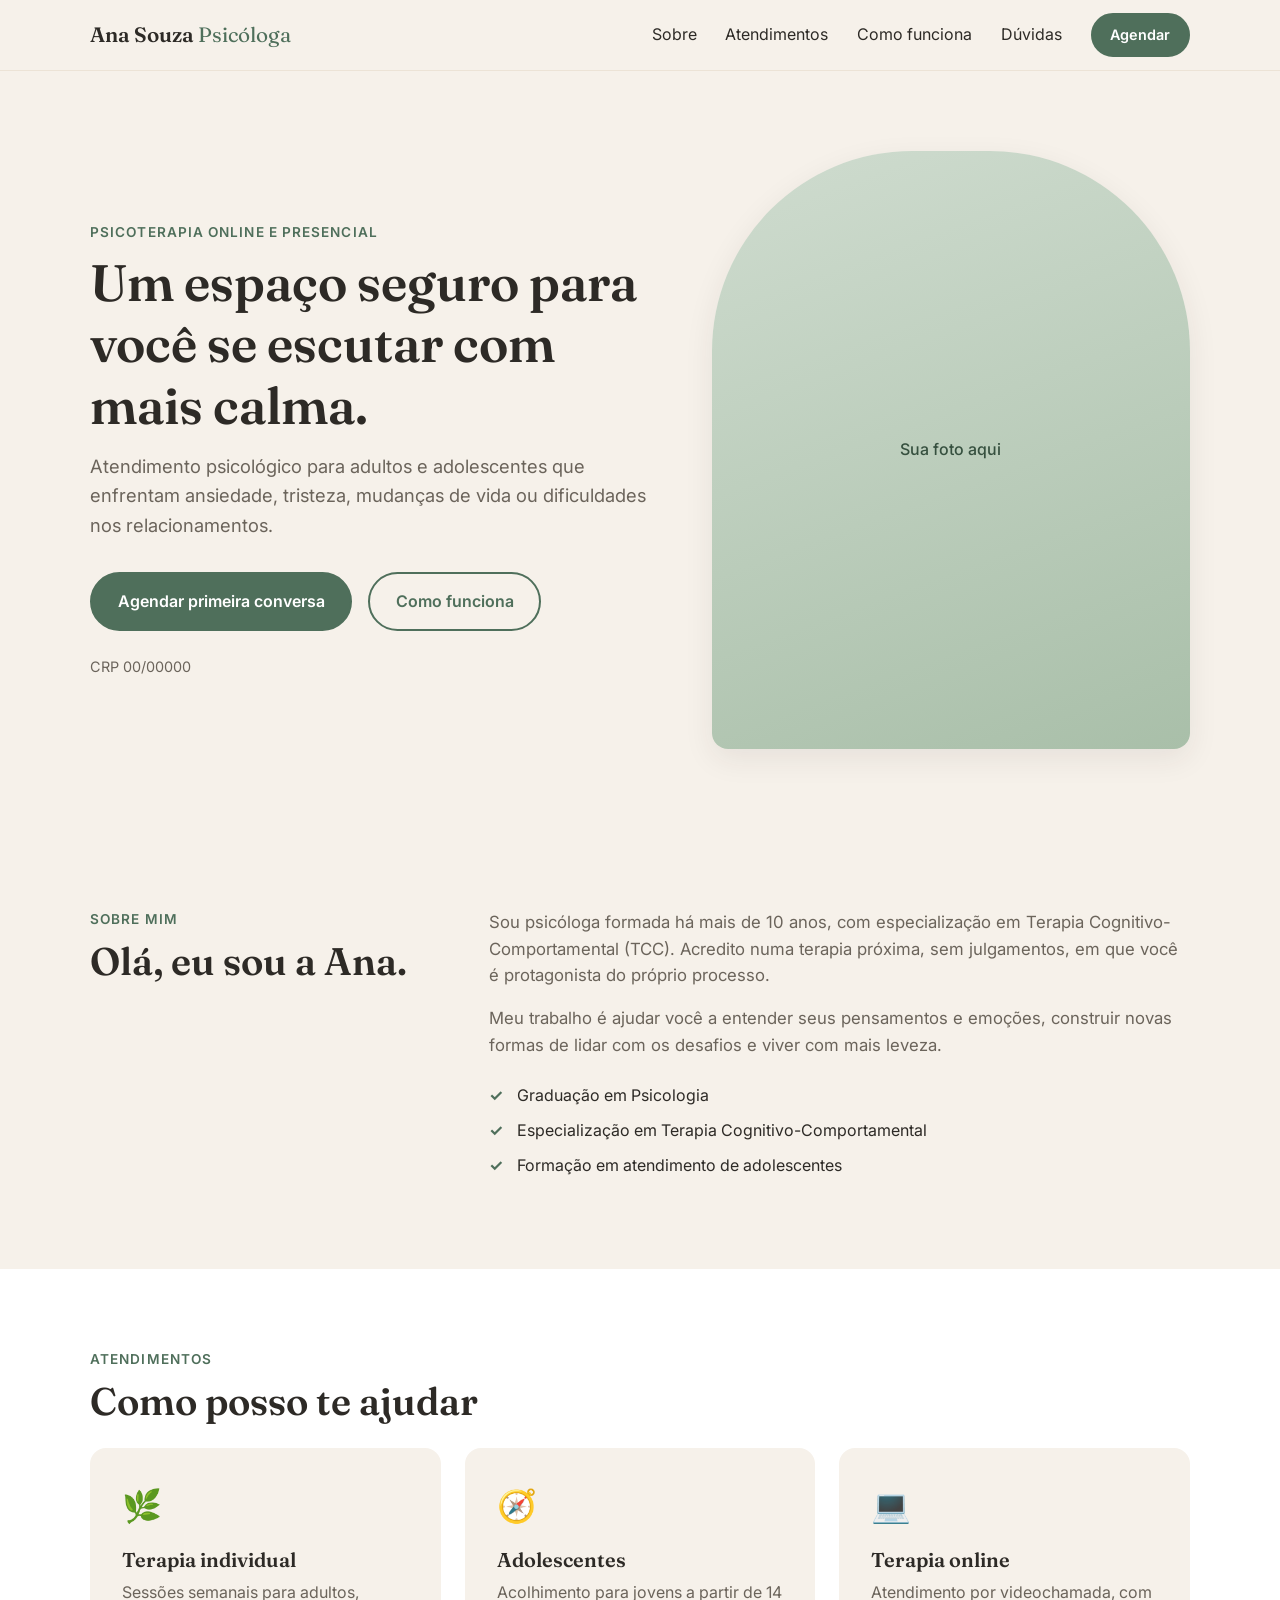
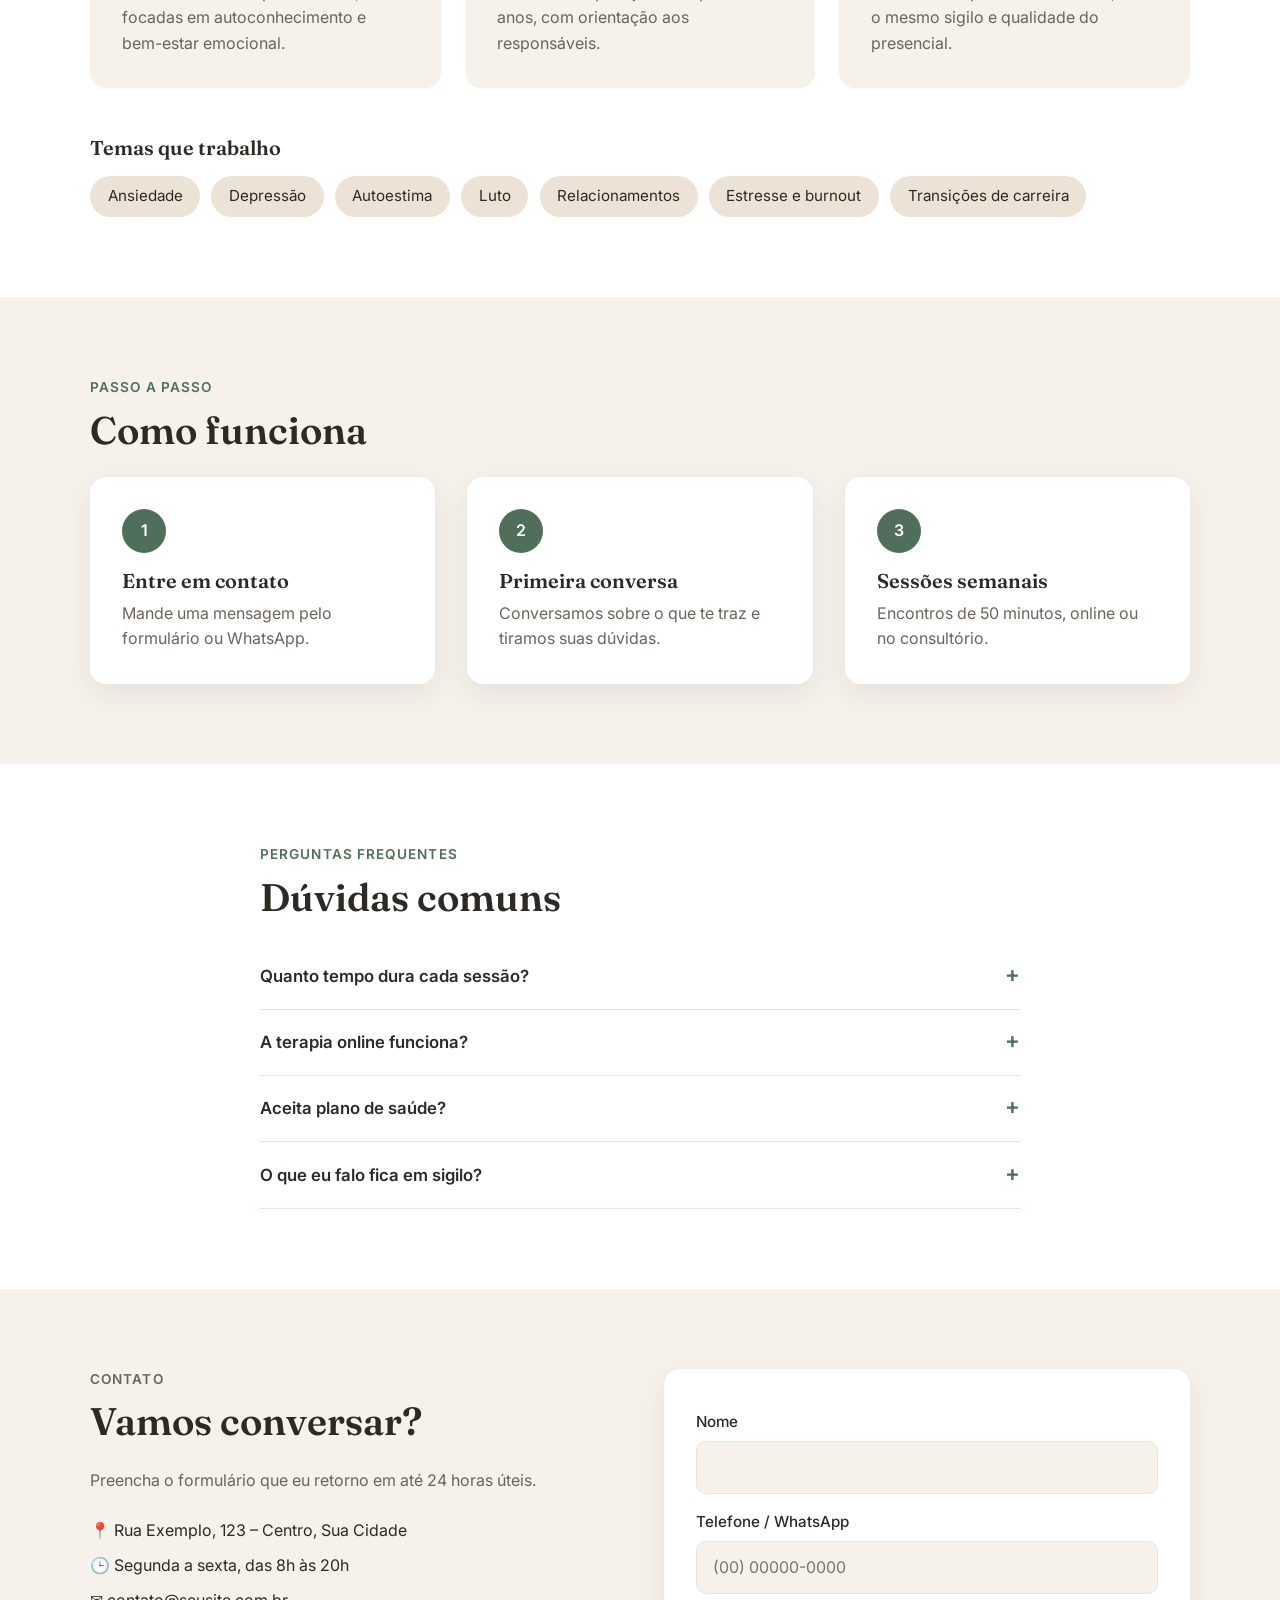
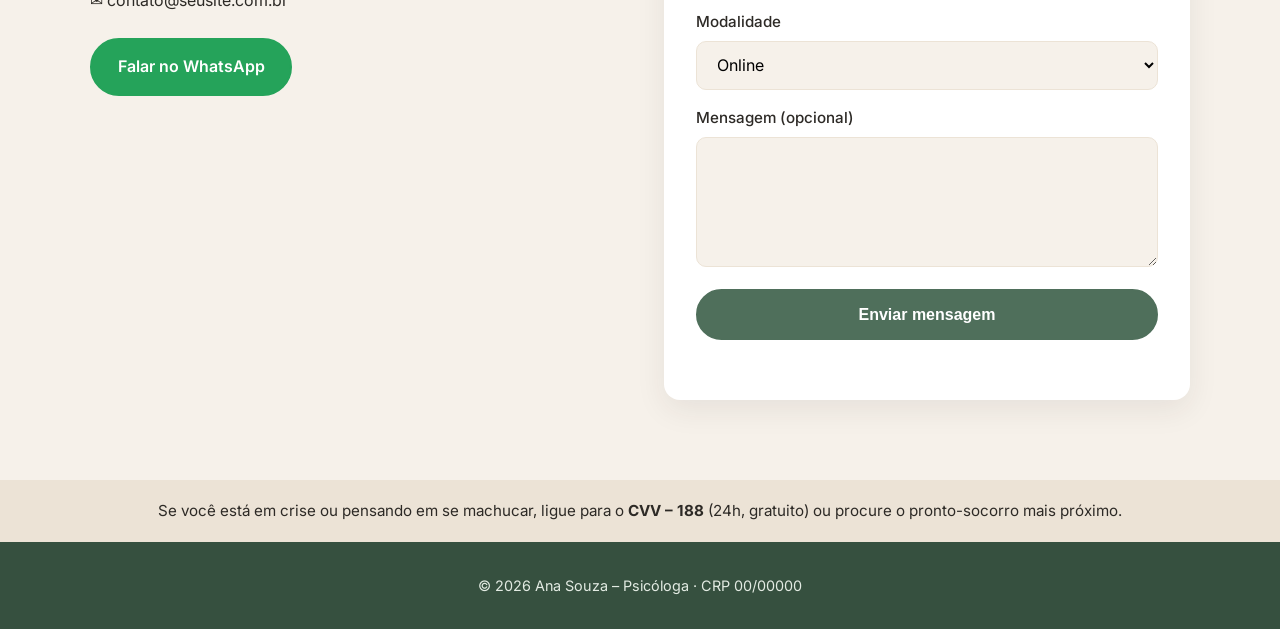
==== terapeuta/index.html @ 28db4737 "Adiciona página de terapeuta (HTML, CSS e JS) Co-Authored-By: Claude Opus 5.5 <noreply@anthropic.com" ====
<!DOCTYPE html>
<html lang="pt-BR">
<head>
  <meta charset="UTF-8">
  <meta name="viewport" content="width=device-width, initial-scale=1.0">
  <title>Psicóloga Ana Souza | Terapia Online e Presencial</title>
  <meta name="description" content="Psicoterapia para adultos e adolescentes. Atendimento online e presencial com acolhimento, ética e sigilo.">
  <link rel="preconnect" href="https://fonts.googleapis.com">
  <link rel="preconnect" href="https://fonts.gstatic.com" crossorigin>
  <link href="https://fonts.googleapis.com/css2?family=Fraunces:wght@400;600&family=Inter:wght@400;500;600&display=swap" rel="stylesheet">
  <link rel="stylesheet" href="style.css">
</head>
<body>

  <!-- ===== CABEÇALHO ===== -->
  <header class="cabecalho">
    <div class="container cabecalho__conteudo">
      <a href="#inicio" class="logo">Ana Souza <span>Psicóloga</span></a>

      <button class="menu-botao" aria-label="Abrir menu" aria-expanded="false" aria-controls="menu">
        <span></span><span></span><span></span>
      </button>

      <nav id="menu" class="menu">
        <a href="#sobre">Sobre</a>
        <a href="#servicos">Atendimentos</a>
        <a href="#como-funciona">Como funciona</a>
        <a href="#duvidas">Dúvidas</a>
        <a href="#contato" class="botao botao--pequeno">Agendar</a>
      </nav>
    </div>
  </header>

  <main>
    <!-- ===== INÍCIO ===== -->
    <section id="inicio" class="hero">
      <div class="container hero__conteudo">
        <div class="hero__texto">
          <p class="etiqueta">Psicoterapia online e presencial</p>
          <h1>Um espaço seguro para você se escutar com mais calma.</h1>
          <p class="hero__descricao">
            Atendimento psicológico para adultos e adolescentes que enfrentam
            ansiedade, tristeza, mudanças de vida ou dificuldades nos relacionamentos.
          </p>
          <div class="hero__botoes">
            <a href="#contato" class="botao">Agendar primeira conversa</a>
            <a href="#como-funciona" class="botao botao--contorno">Como funciona</a>
          </div>
          <p class="crp">CRP 00/00000</p>
        </div>

        <div class="hero__imagem" aria-hidden="true">
          <div class="foto-placeholder">
            <!-- Troque por: <img src="foto.jpg" alt="Foto da psicóloga Ana Souza"> -->
            <span>Sua foto aqui</span>
          </div>
        </div>
      </div>
    </section>

    <!-- ===== SOBRE ===== -->
    <section id="sobre" class="secao">
      <div class="container sobre">
        <div>
          <p class="etiqueta">Sobre mim</p>
          <h2>Olá, eu sou a Ana.</h2>
        </div>
        <div class="sobre__texto">
          <p>
            Sou psicóloga formada há mais de 10 anos, com especialização em
            Terapia Cognitivo-Comportamental (TCC). Acredito numa terapia
            próxima, sem julgamentos, em que você é protagonista do próprio processo.
          </p>
          <p>
            Meu trabalho é ajudar você a entender seus pensamentos e emoções,
            construir novas formas de lidar com os desafios e viver com mais leveza.
          </p>
          <ul class="lista-check">
            <li>Graduação em Psicologia</li>
            <li>Especialização em Terapia Cognitivo-Comportamental</li>
            <li>Formação em atendimento de adolescentes</li>
          </ul>
        </div>
      </div>
    </section>

    <!-- ===== SERVIÇOS ===== -->
    <section id="servicos" class="secao secao--clara">
      <div class="container">
        <p class="etiqueta">Atendimentos</p>
        <h2>Como posso te ajudar</h2>

        <div class="cards">
          <article class="card">
            <div class="card__icone">🌿</div>
            <h3>Terapia individual</h3>
            <p>Sessões semanais para adultos, focadas em autoconhecimento e bem-estar emocional.</p>
          </article>
          <article class="card">
            <div class="card__icone">🧭</div>
            <h3>Adolescentes</h3>
            <p>Acolhimento para jovens a partir de 14 anos, com orientação aos responsáveis.</p>
          </article>
          <article class="card">
            <div class="card__icone">💻</div>
            <h3>Terapia online</h3>
            <p>Atendimento por videochamada, com o mesmo sigilo e qualidade do presencial.</p>
          </article>
        </div>

        <div class="temas">
          <h3>Temas que trabalho</h3>
          <ul>
            <li>Ansiedade</li>
            <li>Depressão</li>
            <li>Autoestima</li>
            <li>Luto</li>
            <li>Relacionamentos</li>
            <li>Estresse e burnout</li>
            <li>Transições de carreira</li>
          </ul>
        </div>
      </div>
    </section>

    <!-- ===== COMO FUNCIONA ===== -->
    <section id="como-funciona" class="secao">
      <div class="container">
        <p class="etiqueta">Passo a passo</p>
        <h2>Como funciona</h2>

        <ol class="passos">
          <li>
            <span class="passos__numero">1</span>
            <h3>Entre em contato</h3>
            <p>Mande uma mensagem pelo formulário ou WhatsApp.</p>
          </li>
          <li>
            <span class="passos__numero">2</span>
            <h3>Primeira conversa</h3>
            <p>Conversamos sobre o que te traz e tiramos suas dúvidas.</p>
          </li>
          <li>
            <span class="passos__numero">3</span>
            <h3>Sessões semanais</h3>
            <p>Encontros de 50 minutos, online ou no consultório.</p>
          </li>
        </ol>
      </div>
    </section>

    <!-- ===== DÚVIDAS ===== -->
    <section id="duvidas" class="secao secao--clara">
      <div class="container container--estreito">
        <p class="etiqueta">Perguntas frequentes</p>
        <h2>Dúvidas comuns</h2>

        <div class="faq">
          <details>
            <summary>Quanto tempo dura cada sessão?</summary>
            <p>Cada sessão dura cerca de 50 minutos, normalmente uma vez por semana.</p>
          </details>
          <details>
            <summary>A terapia online funciona?</summary>
            <p>Sim. Pesquisas mostram resultados semelhantes ao presencial. Basta um local reservado e boa conexão.</p>
          </details>
          <details>
            <summary>Aceita plano de saúde?</summary>
            <p>O atendimento é particular, mas emito recibo para que você solicite reembolso ao seu plano.</p>
          </details>
          <details>
            <summary>O que eu falo fica em sigilo?</summary>
            <p>Sim. O sigilo é garantido pelo Código de Ética Profissional do Psicólogo.</p>
          </details>
        </div>
      </div>
    </section>

    <!-- ===== CONTATO ===== -->
    <section id="contato" class="secao">
      <div class="container contato">
        <div>
          <p class="etiqueta">Contato</p>
          <h2>Vamos conversar?</h2>
          <p>Preencha o formulário que eu retorno em até 24 horas úteis.</p>

          <ul class="contato__info">
            <li>📍 Rua Exemplo, 123 – Centro, Sua Cidade</li>
            <li>🕒 Segunda a sexta, das 8h às 20h</li>
            <li>✉️ contato@seusite.com.br</li>
          </ul>

          <a class="botao botao--whatsapp" href="https://wa.me/5500000000000" target="_blank" rel="noopener">
            Falar no WhatsApp
          </a>
        </div>

        <form class="formulario" id="formulario" novalidate>
          <label for="nome">Nome</label>
          <input type="text" id="nome" name="nome" required autocomplete="name">

          <label for="telefone">Telefone / WhatsApp</label>
          <input type="tel" id="telefone" name="telefone" required autocomplete="tel" placeholder="(00) 00000-0000">

          <label for="modalidade">Modalidade</label>
          <select id="modalidade" name="modalidade">
            <option value="Online">Online</option>
            <option value="Presencial">Presencial</option>
          </select>

          <label for="mensagem">Mensagem (opcional)</label>
          <textarea id="mensagem" name="mensagem" rows="4"></textarea>

          <button type="submit" class="botao">Enviar mensagem</button>
          <p class="formulario__aviso" id="aviso" role="status"></p>
        </form>
      </div>
    </section>

    <!-- ===== AVISO DE CRISE ===== -->
    <aside class="aviso-crise">
      <div class="container">
        Se você está em crise ou pensando em se machucar, ligue para o
        <strong>CVV – 188</strong> (24h, gratuito) ou procure o pronto-socorro mais próximo.
      </div>
    </aside>
  </main>

  <footer class="rodape">
    <div class="container">
      <p>© <span id="ano"></span> Ana Souza – Psicóloga · CRP 00/00000</p>
    </div>
  </footer>

  <script src="script.js"></script>
</body>
</html>
---- terapeuta/style.css ----
/* ===== CORES E VARIÁVEIS ===== */
:root {
  --verde: #4f6f5b;
  --verde-escuro: #36503f;
  --bege: #f6f1ea;
  --areia: #ece3d6;
  --texto: #2d2a26;
  --texto-suave: #6b645b;
  --branco: #ffffff;
  --raio: 16px;
  --sombra: 0 10px 30px rgba(45, 42, 38, 0.08);
}

* { box-sizing: border-box; margin: 0; padding: 0; }

html { scroll-behavior: smooth; scroll-padding-top: 80px; }

body {
  font-family: "Inter", system-ui, sans-serif;
  color: var(--texto);
  background: var(--bege);
  line-height: 1.6;
}

h1, h2, h3 { font-family: "Fraunces", Georgia, serif; font-weight: 600; line-height: 1.2; }
h1 { font-size: clamp(2rem, 5vw, 3.2rem); margin-bottom: 1rem; }
h2 { font-size: clamp(1.7rem, 3.5vw, 2.4rem); margin-bottom: 1.5rem; }
h3 { font-size: 1.25rem; margin-bottom: .5rem; }

a { color: inherit; text-decoration: none; }

.container { width: min(1100px, 100% - 32px); margin-inline: auto; }
.container--estreito { width: min(760px, 100% - 32px); }

.etiqueta {
  color: var(--verde);
  font-weight: 600;
  font-size: .85rem;
  text-transform: uppercase;
  letter-spacing: .08em;
  margin-bottom: .5rem;
}

/* ===== BOTÕES ===== */
.botao {
  display: inline-block;
  background: var(--verde);
  color: var(--branco);
  padding: .9rem 1.6rem;
  border: 2px solid var(--verde);
  border-radius: 999px;
  font-weight: 600;
  font-size: 1rem;
  cursor: pointer;
  transition: background .2s, transform .2s;
}
.botao:hover { background: var(--verde-escuro); border-color: var(--verde-escuro); transform: translateY(-2px); }
.botao--contorno { background: transparent; color: var(--verde); }
.botao--contorno:hover { color: var(--branco); }
.botao--pequeno { padding: .5rem 1.1rem; font-size: .9rem; }
.botao--whatsapp { background: #25a35a; border-color: #25a35a; margin-top: 1.5rem; }
.botao--whatsapp:hover { background: #1d8549; border-color: #1d8549; }

/* ===== CABEÇALHO ===== */
.cabecalho {
  position: sticky; top: 0; z-index: 10;
  background: rgba(246, 241, 234, .92);
  backdrop-filter: blur(8px);
  border-bottom: 1px solid var(--areia);
}
.cabecalho__conteudo { display: flex; align-items: center; justify-content: space-between; height: 70px; }
.logo { font-family: "Fraunces", serif; font-size: 1.3rem; font-weight: 600; }
.logo span { color: var(--verde); font-weight: 400; }

.menu { display: flex; align-items: center; gap: 1.8rem; }
.menu a:not(.botao):hover { color: var(--verde); }

.menu-botao { display: none; background: none; border: 0; cursor: pointer; padding: 8px; }
.menu-botao span { display: block; width: 24px; height: 2px; background: var(--texto); margin: 5px 0; transition: .3s; }

/* ===== HERO ===== */
.hero { padding: 5rem 0; }
.hero__conteudo { display: grid; grid-template-columns: 1.2fr 1fr; gap: 3rem; align-items: center; }
.hero__descricao { font-size: 1.15rem; color: var(--texto-suave); margin-bottom: 2rem; }
.hero__botoes { display: flex; flex-wrap: wrap; gap: 1rem; }
.crp { margin-top: 1.5rem; font-size: .9rem; color: var(--texto-suave); }

.foto-placeholder {
  aspect-ratio: 4 / 5;
  border-radius: 200px 200px var(--raio) var(--raio);
  background: linear-gradient(160deg, #cfdccf, #a9bfa9);
  display: grid; place-items: center;
  color: var(--verde-escuro);
  font-weight: 500;
  box-shadow: var(--sombra);
}
.foto-placeholder img { width: 100%; height: 100%; object-fit: cover; border-radius: inherit; }

/* ===== SEÇÕES ===== */
.secao { padding: 5rem 0; }
.secao--clara { background: var(--branco); }

.sobre { display: grid; grid-template-columns: 1fr 2fr; gap: 3rem; }
.sobre__texto p { margin-bottom: 1rem; color: var(--texto-suave); font-size: 1.05rem; }

.lista-check { list-style: none; margin-top: 1.5rem; }
.lista-check li { padding-left: 1.8rem; position: relative; margin-bottom: .6rem; }
.lista-check li::before { content: "✓"; position: absolute; left: 0; color: var(--verde); font-weight: 700; }

/* Cards */
.cards { display: grid; grid-template-columns: repeat(3, 1fr); gap: 1.5rem; }
.card {
  background: var(--bege);
  padding: 2rem;
  border-radius: var(--raio);
  transition: transform .2s, box-shadow .2s;
}
.card:hover { transform: translateY(-4px); box-shadow: var(--sombra); }
.card__icone { font-size: 2rem; margin-bottom: 1rem; }
.card p { color: var(--texto-suave); }

.temas { margin-top: 3rem; }
.temas ul { list-style: none; display: flex; flex-wrap: wrap; gap: .7rem; margin-top: 1rem; }
.temas li { background: var(--areia); padding: .5rem 1.1rem; border-radius: 999px; font-size: .95rem; }

/* Passos */
.passos { list-style: none; display: grid; grid-template-columns: repeat(3, 1fr); gap: 2rem; }
.passos li { background: var(--branco); padding: 2rem; border-radius: var(--raio); box-shadow: var(--sombra); }
.passos p { color: var(--texto-suave); }
.passos__numero {
  display: grid; place-items: center;
  width: 44px; height: 44px; margin-bottom: 1rem;
  border-radius: 50%;
  background: var(--verde); color: var(--branco);
  font-weight: 600;
}

/* FAQ */
.faq details { border-bottom: 1px solid var(--areia); padding: 1.2rem 0; }
.faq summary {
  cursor: pointer; font-weight: 600; font-size: 1.05rem;
  list-style: none; display: flex; justify-content: space-between; gap: 1rem;
}
.faq summary::-webkit-details-marker { display: none; }
.faq summary::after { content: "+"; color: var(--verde); font-size: 1.4rem; line-height: 1; transition: transform .2s; }
.faq details[open] summary::after { transform: rotate(45deg); }
.faq p { margin-top: .8rem; color: var(--texto-suave); }

/* Contato */
.contato { display: grid; grid-template-columns: 1fr 1fr; gap: 3rem; align-items: start; }
.contato > div > p { color: var(--texto-suave); }
.contato__info { list-style: none; margin-top: 1.5rem; display: grid; gap: .6rem; }

.formulario {
  background: var(--branco);
  padding: 2rem;
  border-radius: var(--raio);
  box-shadow: var(--sombra);
  display: grid; gap: .4rem;
}
.formulario label { font-weight: 500; font-size: .95rem; margin-top: .6rem; }
.formulario input, .formulario select, .formulario textarea {
  width: 100%;
  padding: .8rem 1rem;
  border: 1.5px solid var(--areia);
  border-radius: 10px;
  font: inherit;
  background: var(--bege);
}
.formulario input:focus, .formulario select:focus, .formulario textarea:focus {
  outline: none; border-color: var(--verde); background: var(--branco);
}
.formulario .invalido { border-color: #c0533f; }
.formulario .botao { margin-top: 1rem; }
.formulario__aviso { font-size: .95rem; min-height: 1.4em; }
.formulario__aviso.erro { color: #c0533f; }
.formulario__aviso.sucesso { color: var(--verde); }

/* Aviso de crise e rodapé */
.aviso-crise { background: var(--areia); padding: 1.2rem 0; text-align: center; font-size: .95rem; }
.rodape { background: var(--verde-escuro); color: #e3ebe3; padding: 2rem 0; text-align: center; font-size: .9rem; }

/* Animação ao rolar */
.aparecer { opacity: 0; transform: translateY(24px); transition: opacity .7s ease, transform .7s ease; }
.aparecer.visivel { opacity: 1; transform: none; }

@media (prefers-reduced-motion: reduce) {
  html { scroll-behavior: auto; }
  .aparecer { opacity: 1; transform: none; transition: none; }
}

/* ===== RESPONSIVO ===== */
@media (max-width: 860px) {
  .menu-botao { display: block; }
  .menu {
    position: absolute; top: 70px; left: 0; right: 0;
    flex-direction: column; gap: 1.2rem;
    background: var(--bege);
    padding: 1.5rem;
    border-bottom: 1px solid var(--areia);
    display: none;
  }
  .menu.aberto { display: flex; }
  .menu-botao[aria-expanded="true"] span:nth-child(1) { transform: translateY(7px) rotate(45deg); }
  .menu-botao[aria-expanded="true"] span:nth-child(2) { opacity: 0; }
  .menu-botao[aria-expanded="true"] span:nth-child(3) { transform: translateY(-7px) rotate(-45deg); }

  .hero { padding: 3rem 0; }
  .hero__conteudo, .sobre, .contato { grid-template-columns: 1fr; gap: 2rem; }
  .hero__imagem { max-width: 320px; margin-inline: auto; width: 100%; }
  .cards, .passos { grid-template-columns: 1fr; }
  .secao { padding: 3.5rem 0; }
}
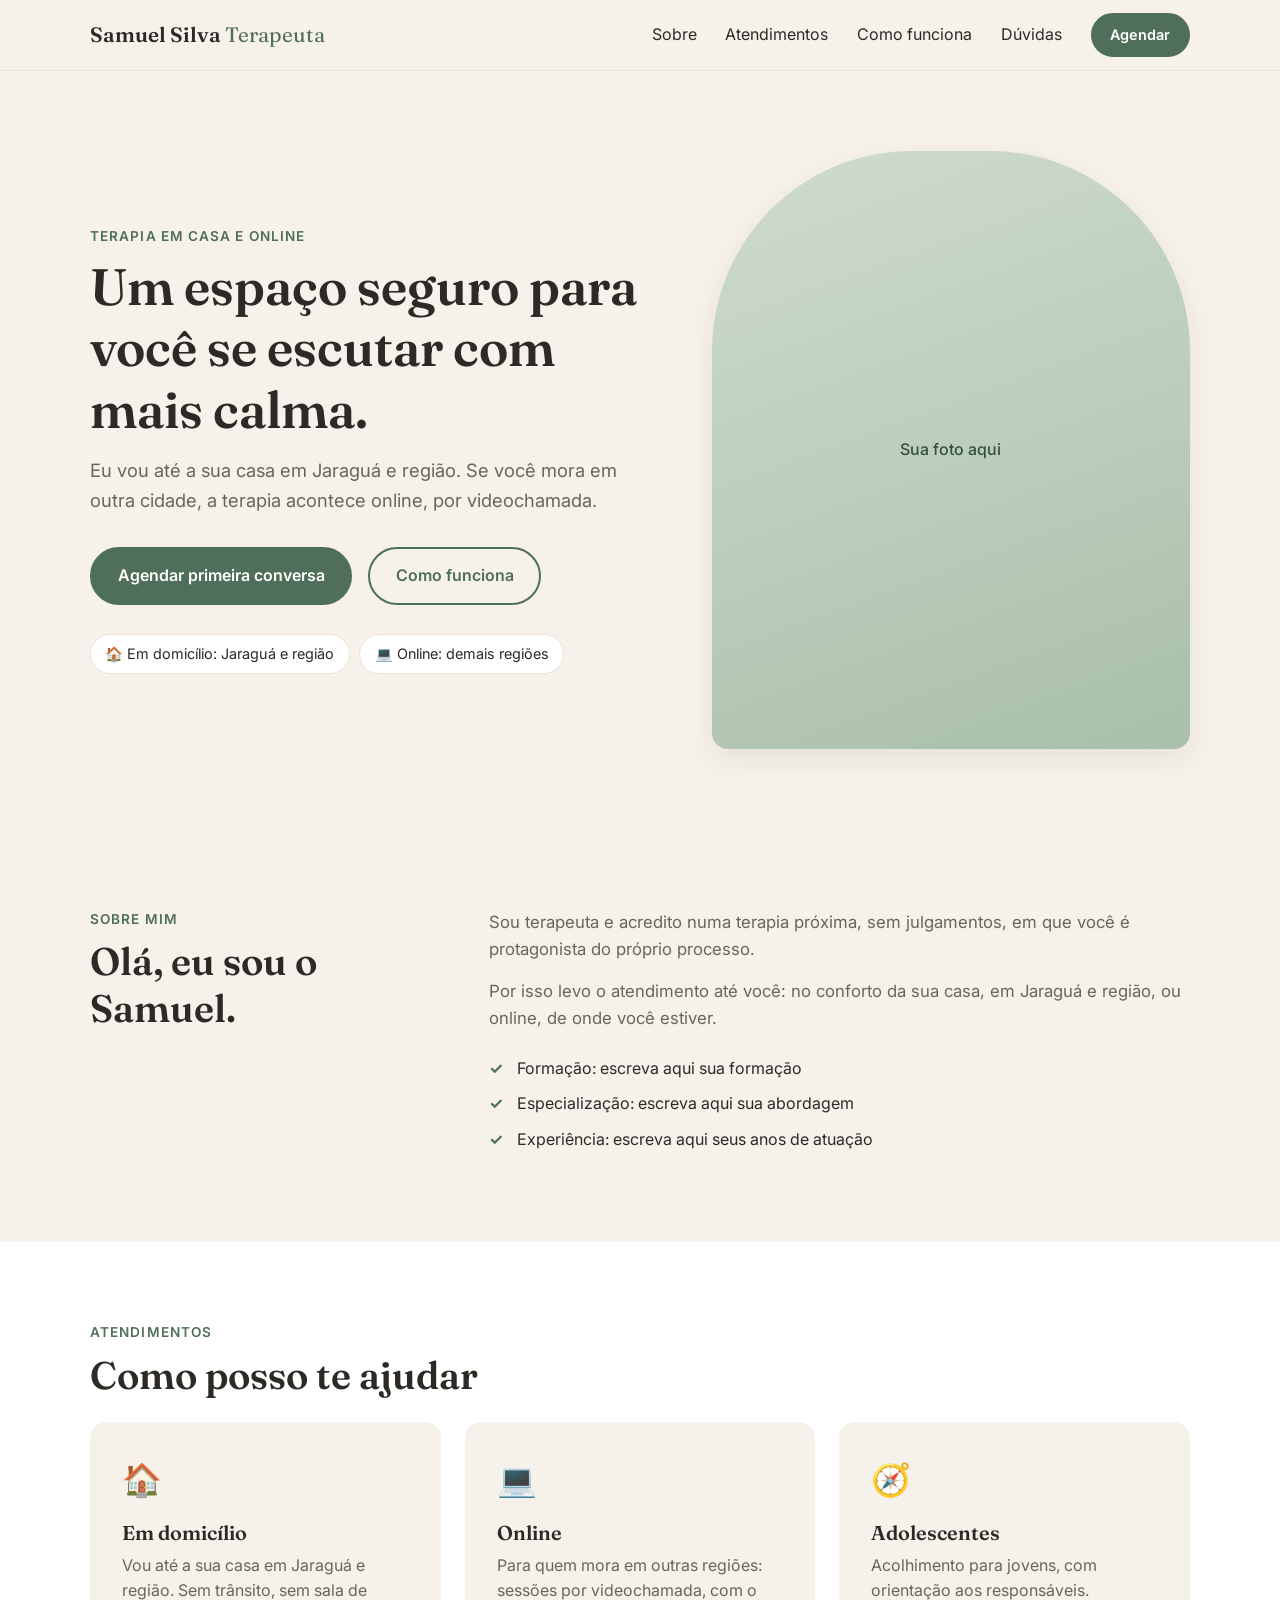
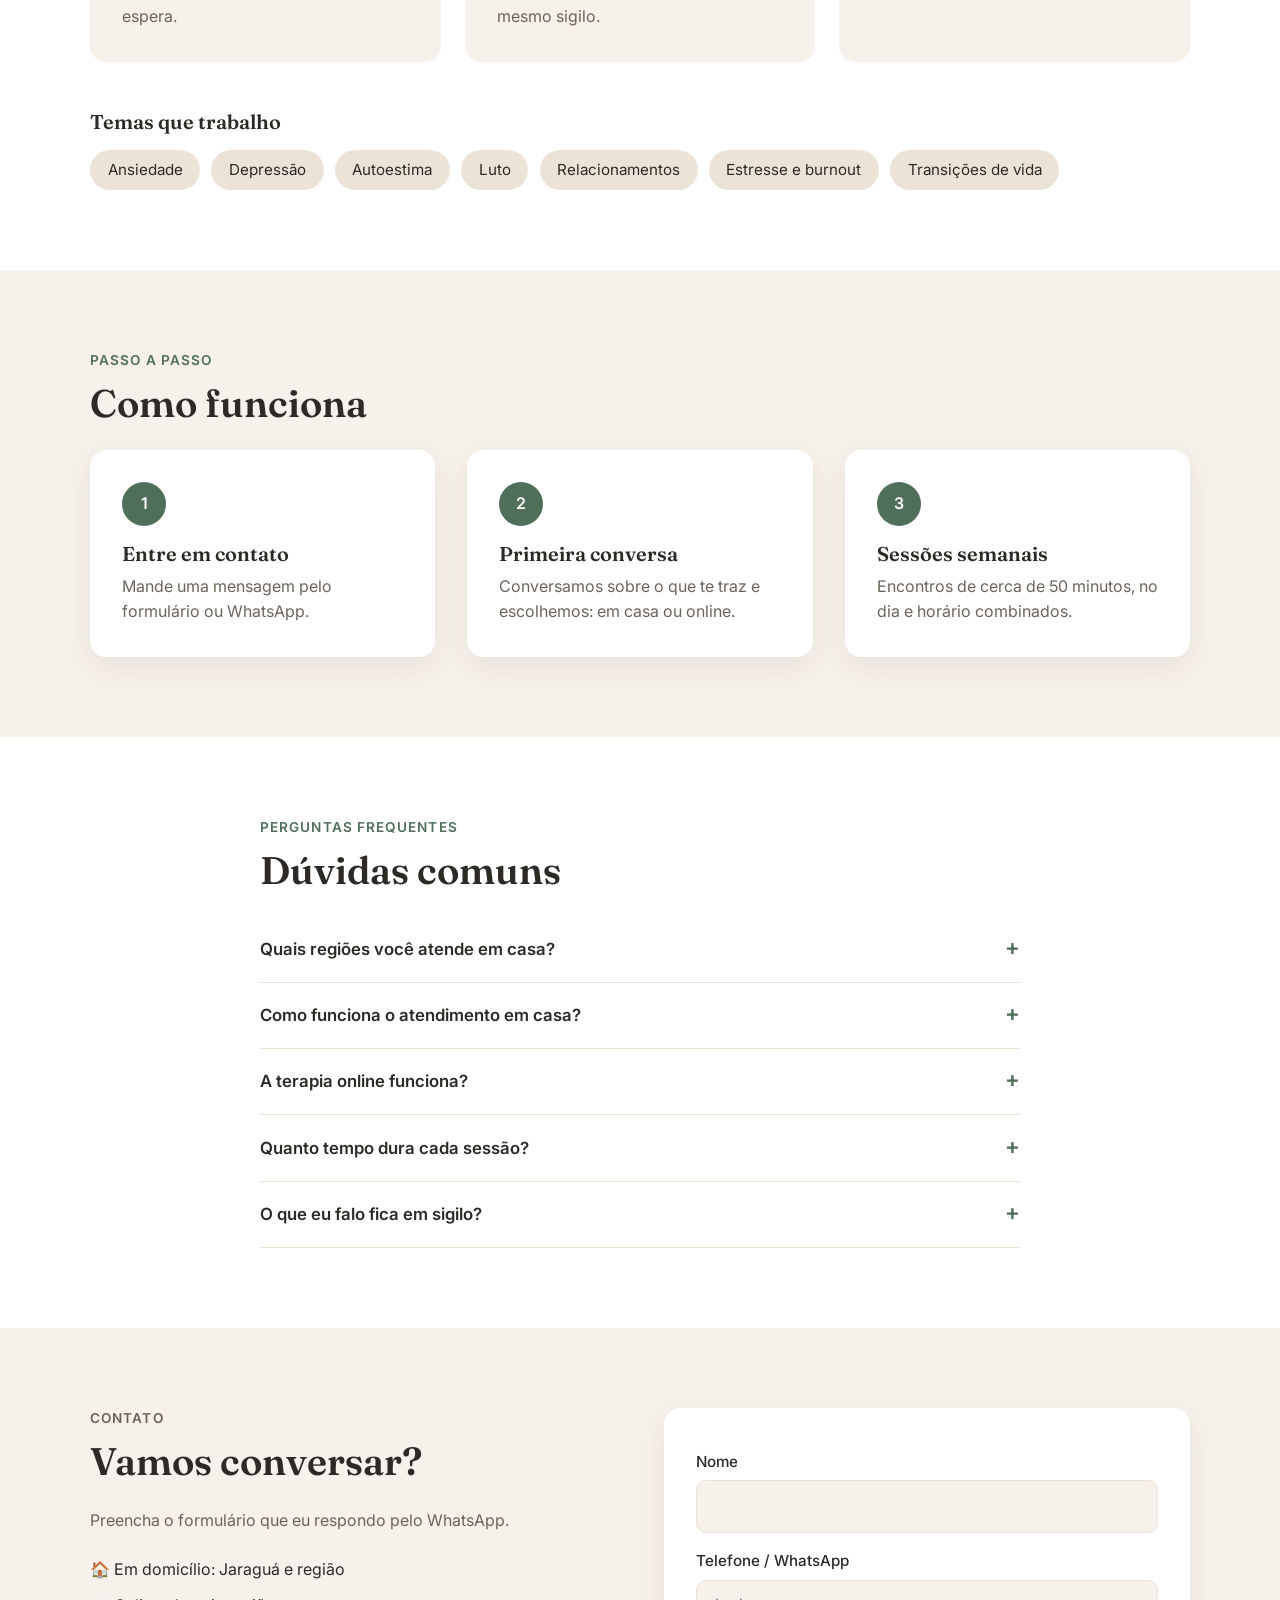
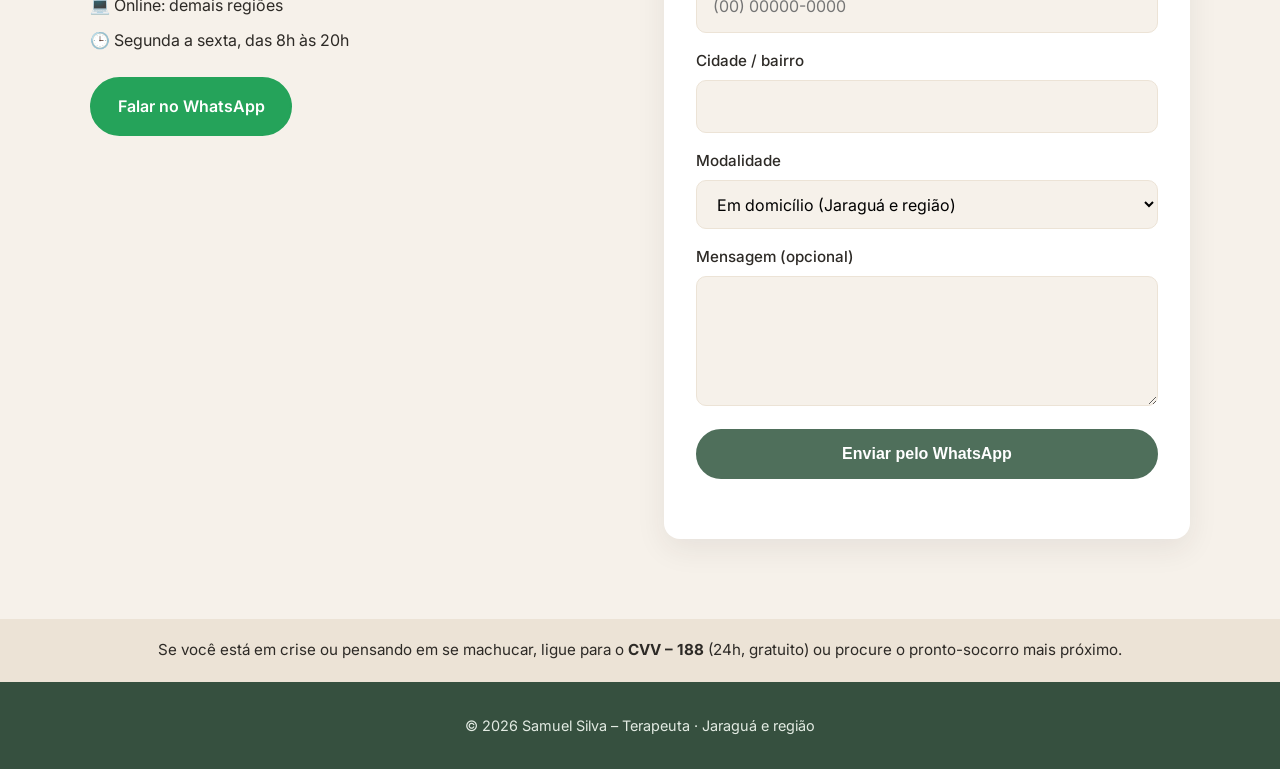
==== commit 5d1d12f5: "Página do terapeuta: Samuel Silva, atendimento em domicílio em Jaraguá e online, layout para celular" ====
--- a/terapeuta/index.html
+++ b/terapeuta/index.html
@@ -2,9 +2,10 @@
 <html lang="pt-BR">
 <head>
   <meta charset="UTF-8">
-  <meta name="viewport" content="width=device-width, initial-scale=1.0">
-  <title>Psicóloga Ana Souza | Terapia Online e Presencial</title>
-  <meta name="description" content="Psicoterapia para adultos e adolescentes. Atendimento online e presencial com acolhimento, ética e sigilo.">
+  <meta name="viewport" content="width=device-width, initial-scale=1.0, viewport-fit=cover">
+  <meta name="theme-color" content="#4f6f5b">
+  <title>Samuel Silva | Terapeuta em Jaraguá e Online</title>
+  <meta name="description" content="Samuel Silva, terapeuta. Atendimento em domicílio em Jaraguá e região e terapia online para as demais regiões.">
   <link rel="preconnect" href="https://fonts.googleapis.com">
   <link rel="preconnect" href="https://fonts.gstatic.com" crossorigin>
   <link href="https://fonts.googleapis.com/css2?family=Fraunces:wght@400;600&family=Inter:wght@400;500;600&display=swap" rel="stylesheet">
@@ -15,7 +16,7 @@
   <!-- ===== CABEÇALHO ===== -->
   <header class="cabecalho">
     <div class="container cabecalho__conteudo">
-      <a href="#inicio" class="logo">Ana Souza <span>Psicóloga</span></a>
+      <a href="#inicio" class="logo">Samuel Silva <span>Terapeuta</span></a>
 
       <button class="menu-botao" aria-label="Abrir menu" aria-expanded="false" aria-controls="menu">
         <span></span><span></span><span></span>
@@ -36,22 +37,25 @@
     <section id="inicio" class="hero">
       <div class="container hero__conteudo">
         <div class="hero__texto">
-          <p class="etiqueta">Psicoterapia online e presencial</p>
+          <p class="etiqueta">Terapia em casa e online</p>
           <h1>Um espaço seguro para você se escutar com mais calma.</h1>
           <p class="hero__descricao">
-            Atendimento psicológico para adultos e adolescentes que enfrentam
-            ansiedade, tristeza, mudanças de vida ou dificuldades nos relacionamentos.
+            Eu vou até a sua casa em Jaraguá e região. Se você mora em outra
+            cidade, a terapia acontece online, por videochamada.
           </p>
           <div class="hero__botoes">
             <a href="#contato" class="botao">Agendar primeira conversa</a>
             <a href="#como-funciona" class="botao botao--contorno">Como funciona</a>
           </div>
-          <p class="crp">CRP 00/00000</p>
-        </div>
-
-        <div class="hero__imagem" aria-hidden="true">
+          <ul class="selos">
+            <li>🏠 Em domicílio: Jaraguá e região</li>
+            <li>💻 Online: demais regiões</li>
+          </ul>
+        </div>
+
+        <div class="hero__imagem">
           <div class="foto-placeholder">
-            <!-- Troque por: <img src="foto.jpg" alt="Foto da psicóloga Ana Souza"> -->
+            <!-- Troque por: <img src="foto.jpg" alt="Foto do terapeuta Samuel Silva"> -->
             <span>Sua foto aqui</span>
           </div>
         </div>
@@ -63,22 +67,21 @@
       <div class="container sobre">
         <div>
           <p class="etiqueta">Sobre mim</p>
-          <h2>Olá, eu sou a Ana.</h2>
+          <h2>Olá, eu sou o Samuel.</h2>
         </div>
         <div class="sobre__texto">
           <p>
-            Sou psicóloga formada há mais de 10 anos, com especialização em
-            Terapia Cognitivo-Comportamental (TCC). Acredito numa terapia
-            próxima, sem julgamentos, em que você é protagonista do próprio processo.
+            Sou terapeuta e acredito numa terapia próxima, sem julgamentos,
+            em que você é protagonista do próprio processo.
           </p>
           <p>
-            Meu trabalho é ajudar você a entender seus pensamentos e emoções,
-            construir novas formas de lidar com os desafios e viver com mais leveza.
+            Por isso levo o atendimento até você: no conforto da sua casa, em
+            Jaraguá e região, ou online, de onde você estiver.
           </p>
           <ul class="lista-check">
-            <li>Graduação em Psicologia</li>
-            <li>Especialização em Terapia Cognitivo-Comportamental</li>
-            <li>Formação em atendimento de adolescentes</li>
+            <li>Formação: escreva aqui sua formação</li>
+            <li>Especialização: escreva aqui sua abordagem</li>
+            <li>Experiência: escreva aqui seus anos de atuação</li>
           </ul>
         </div>
       </div>
@@ -92,19 +95,19 @@
 
         <div class="cards">
           <article class="card">
-            <div class="card__icone">🌿</div>
-            <h3>Terapia individual</h3>
-            <p>Sessões semanais para adultos, focadas em autoconhecimento e bem-estar emocional.</p>
+            <div class="card__icone">🏠</div>
+            <h3>Em domicílio</h3>
+            <p>Vou até a sua casa em Jaraguá e região. Sem trânsito, sem sala de espera.</p>
+          </article>
+          <article class="card">
+            <div class="card__icone">💻</div>
+            <h3>Online</h3>
+            <p>Para quem mora em outras regiões: sessões por videochamada, com o mesmo sigilo.</p>
           </article>
           <article class="card">
             <div class="card__icone">🧭</div>
             <h3>Adolescentes</h3>
-            <p>Acolhimento para jovens a partir de 14 anos, com orientação aos responsáveis.</p>
-          </article>
-          <article class="card">
-            <div class="card__icone">💻</div>
-            <h3>Terapia online</h3>
-            <p>Atendimento por videochamada, com o mesmo sigilo e qualidade do presencial.</p>
+            <p>Acolhimento para jovens, com orientação aos responsáveis.</p>
           </article>
         </div>
 
@@ -117,7 +120,7 @@
             <li>Luto</li>
             <li>Relacionamentos</li>
             <li>Estresse e burnout</li>
-            <li>Transições de carreira</li>
+            <li>Transições de vida</li>
           </ul>
         </div>
       </div>
@@ -132,18 +135,24 @@
         <ol class="passos">
           <li>
             <span class="passos__numero">1</span>
-            <h3>Entre em contato</h3>
-            <p>Mande uma mensagem pelo formulário ou WhatsApp.</p>
+            <div>
+              <h3>Entre em contato</h3>
+              <p>Mande uma mensagem pelo formulário ou WhatsApp.</p>
+            </div>
           </li>
           <li>
             <span class="passos__numero">2</span>
-            <h3>Primeira conversa</h3>
-            <p>Conversamos sobre o que te traz e tiramos suas dúvidas.</p>
+            <div>
+              <h3>Primeira conversa</h3>
+              <p>Conversamos sobre o que te traz e escolhemos: em casa ou online.</p>
+            </div>
           </li>
           <li>
             <span class="passos__numero">3</span>
-            <h3>Sessões semanais</h3>
-            <p>Encontros de 50 minutos, online ou no consultório.</p>
+            <div>
+              <h3>Sessões semanais</h3>
+              <p>Encontros de cerca de 50 minutos, no dia e horário combinados.</p>
+            </div>
           </li>
         </ol>
       </div>
@@ -157,20 +166,24 @@
 
         <div class="faq">
           <details>
+            <summary>Quais regiões você atende em casa?</summary>
+            <p>Atendo em domicílio em Jaraguá e região. Para as demais regiões, o atendimento é online.</p>
+          </details>
+          <details>
+            <summary>Como funciona o atendimento em casa?</summary>
+            <p>Vou até você no horário combinado. Basta um cômodo reservado onde possamos conversar com tranquilidade.</p>
+          </details>
+          <details>
+            <summary>A terapia online funciona?</summary>
+            <p>Sim. Você só precisa de um lugar reservado, um celular ou computador e boa conexão.</p>
+          </details>
+          <details>
             <summary>Quanto tempo dura cada sessão?</summary>
-            <p>Cada sessão dura cerca de 50 minutos, normalmente uma vez por semana.</p>
-          </details>
-          <details>
-            <summary>A terapia online funciona?</summary>
-            <p>Sim. Pesquisas mostram resultados semelhantes ao presencial. Basta um local reservado e boa conexão.</p>
-          </details>
-          <details>
-            <summary>Aceita plano de saúde?</summary>
-            <p>O atendimento é particular, mas emito recibo para que você solicite reembolso ao seu plano.</p>
+            <p>Cerca de 50 minutos, normalmente uma vez por semana.</p>
           </details>
           <details>
             <summary>O que eu falo fica em sigilo?</summary>
-            <p>Sim. O sigilo é garantido pelo Código de Ética Profissional do Psicólogo.</p>
+            <p>Sim. Tudo o que é conversado nas sessões é mantido em total sigilo.</p>
           </details>
         </div>
       </div>
@@ -182,15 +195,15 @@
         <div>
           <p class="etiqueta">Contato</p>
           <h2>Vamos conversar?</h2>
-          <p>Preencha o formulário que eu retorno em até 24 horas úteis.</p>
+          <p>Preencha o formulário que eu respondo pelo WhatsApp.</p>
 
           <ul class="contato__info">
-            <li>📍 Rua Exemplo, 123 – Centro, Sua Cidade</li>
+            <li>🏠 Em domicílio: Jaraguá e região</li>
+            <li>💻 Online: demais regiões</li>
             <li>🕒 Segunda a sexta, das 8h às 20h</li>
-            <li>✉️ contato@seusite.com.br</li>
-          </ul>
-
-          <a class="botao botao--whatsapp" href="https://wa.me/5500000000000" target="_blank" rel="noopener">
+          </ul>
+
+          <a class="botao botao--whatsapp" data-whatsapp href="#" target="_blank" rel="noopener">
             Falar no WhatsApp
           </a>
         </div>
@@ -200,18 +213,21 @@
           <input type="text" id="nome" name="nome" required autocomplete="name">
 
           <label for="telefone">Telefone / WhatsApp</label>
-          <input type="tel" id="telefone" name="telefone" required autocomplete="tel" placeholder="(00) 00000-0000">
+          <input type="tel" id="telefone" name="telefone" required autocomplete="tel" inputmode="numeric" placeholder="(00) 00000-0000">
+
+          <label for="cidade">Cidade / bairro</label>
+          <input type="text" id="cidade" name="cidade" autocomplete="address-level2">
 
           <label for="modalidade">Modalidade</label>
           <select id="modalidade" name="modalidade">
+            <option value="Em domicílio">Em domicílio (Jaraguá e região)</option>
             <option value="Online">Online</option>
-            <option value="Presencial">Presencial</option>
           </select>
 
           <label for="mensagem">Mensagem (opcional)</label>
           <textarea id="mensagem" name="mensagem" rows="4"></textarea>
 
-          <button type="submit" class="botao">Enviar mensagem</button>
+          <button type="submit" class="botao">Enviar pelo WhatsApp</button>
           <p class="formulario__aviso" id="aviso" role="status"></p>
         </form>
       </div>
@@ -228,9 +244,15 @@
 
   <footer class="rodape">
     <div class="container">
-      <p>© <span id="ano"></span> Ana Souza – Psicóloga · CRP 00/00000</p>
+      <p>© <span id="ano"></span> Samuel Silva – Terapeuta · Jaraguá e região</p>
     </div>
   </footer>
+
+  <!-- ===== BARRA FIXA (SÓ NO CELULAR) ===== -->
+  <div class="barra-celular">
+    <a href="#contato" class="botao botao--contorno">Agendar</a>
+    <a data-whatsapp href="#" target="_blank" rel="noopener" class="botao botao--whatsapp">WhatsApp</a>
+  </div>
 
   <script src="script.js"></script>
 </body>
--- a/terapeuta/style.css
+++ b/terapeuta/style.css
@@ -83,7 +83,14 @@
 .hero__conteudo { display: grid; grid-template-columns: 1.2fr 1fr; gap: 3rem; align-items: center; }
 .hero__descricao { font-size: 1.15rem; color: var(--texto-suave); margin-bottom: 2rem; }
 .hero__botoes { display: flex; flex-wrap: wrap; gap: 1rem; }
-.crp { margin-top: 1.5rem; font-size: .9rem; color: var(--texto-suave); }
+.selos { list-style: none; display: flex; flex-wrap: wrap; gap: .6rem; margin-top: 1.8rem; }
+.selos li {
+  background: var(--branco); border: 1px solid var(--areia);
+  padding: .45rem .9rem; border-radius: 999px; font-size: .9rem;
+}
+
+/* Barra fixa de ações: escondida no computador */
+.barra-celular { display: none; }
 
 .foto-placeholder {
   aspect-ratio: 4 / 5;
@@ -205,9 +212,45 @@
   .menu-botao[aria-expanded="true"] span:nth-child(2) { opacity: 0; }
   .menu-botao[aria-expanded="true"] span:nth-child(3) { transform: translateY(-7px) rotate(-45deg); }
 
-  .hero { padding: 3rem 0; }
-  .hero__conteudo, .sobre, .contato { grid-template-columns: 1fr; gap: 2rem; }
-  .hero__imagem { max-width: 320px; margin-inline: auto; width: 100%; }
-  .cards, .passos { grid-template-columns: 1fr; }
-  .secao { padding: 3.5rem 0; }
-}
+  .cabecalho__conteudo { height: 62px; }
+  .menu { top: 62px; }
+  .menu a { font-size: 1.1rem; padding: .4rem 0; }
+  .menu .botao--pequeno { display: none; } /* a barra de baixo já tem "Agendar" */
+
+  /* Hero: foto redonda em cima, texto centralizado */
+  .hero { padding: 2rem 0 3rem; text-align: center; }
+  .hero__conteudo, .sobre, .contato { grid-template-columns: 1fr; gap: 1.5rem; }
+  .hero__imagem { order: -1; width: 170px; margin-inline: auto; }
+  .foto-placeholder { aspect-ratio: 1; border-radius: 50%; font-size: .85rem; }
+  .hero__descricao { font-size: 1.05rem; }
+  .hero__botoes { flex-direction: column; }
+  .selos { justify-content: center; }
+
+  .botao { width: 100%; text-align: center; padding: 1rem 1.4rem; }
+
+  .secao { padding: 3rem 0; }
+  .cards { grid-template-columns: 1fr; gap: 1rem; }
+  .card { padding: 1.5rem; display: grid; grid-template-columns: auto 1fr; column-gap: 1rem; }
+  .card__icone { grid-row: span 2; margin: 0; }
+
+  /* Passos em lista vertical, número ao lado */
+  .passos { grid-template-columns: 1fr; gap: 1rem; }
+  .passos li { display: flex; gap: 1rem; padding: 1.4rem; }
+  .passos__numero { flex-shrink: 0; margin: 0; }
+
+  .faq summary { padding: .3rem 0; }
+  .formulario { padding: 1.5rem; }
+  .formulario input, .formulario select, .formulario textarea { padding: .95rem 1rem; font-size: 16px; }
+
+  /* Barra fixa no rodapé da tela */
+  body { padding-bottom: calc(84px + env(safe-area-inset-bottom)); }
+  .barra-celular {
+    display: grid; grid-template-columns: 1fr 1fr; gap: .7rem;
+    position: fixed; left: 0; right: 0; bottom: 0; z-index: 20;
+    padding: .8rem 16px calc(.8rem + env(safe-area-inset-bottom));
+    background: rgba(246, 241, 234, .96);
+    backdrop-filter: blur(8px);
+    border-top: 1px solid var(--areia);
+  }
+  .barra-celular .botao { margin: 0; padding: .85rem; }
+}
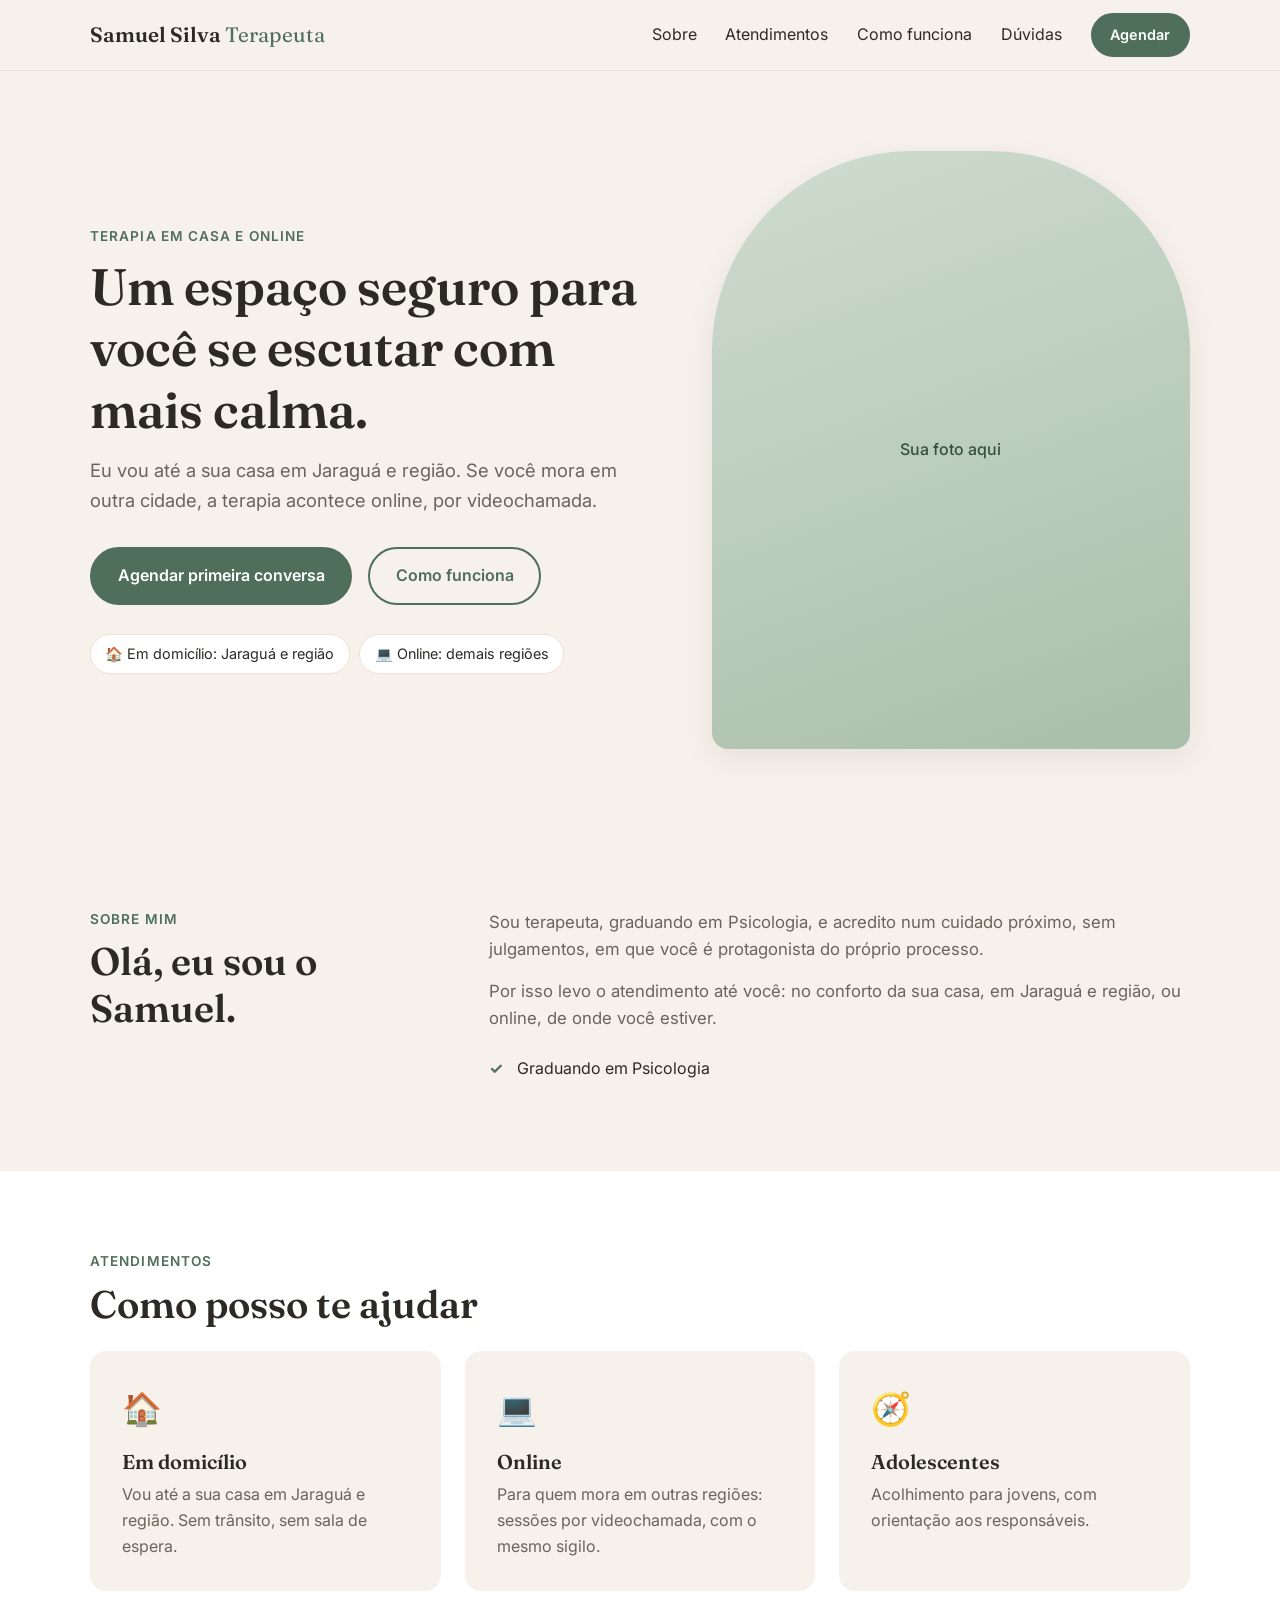
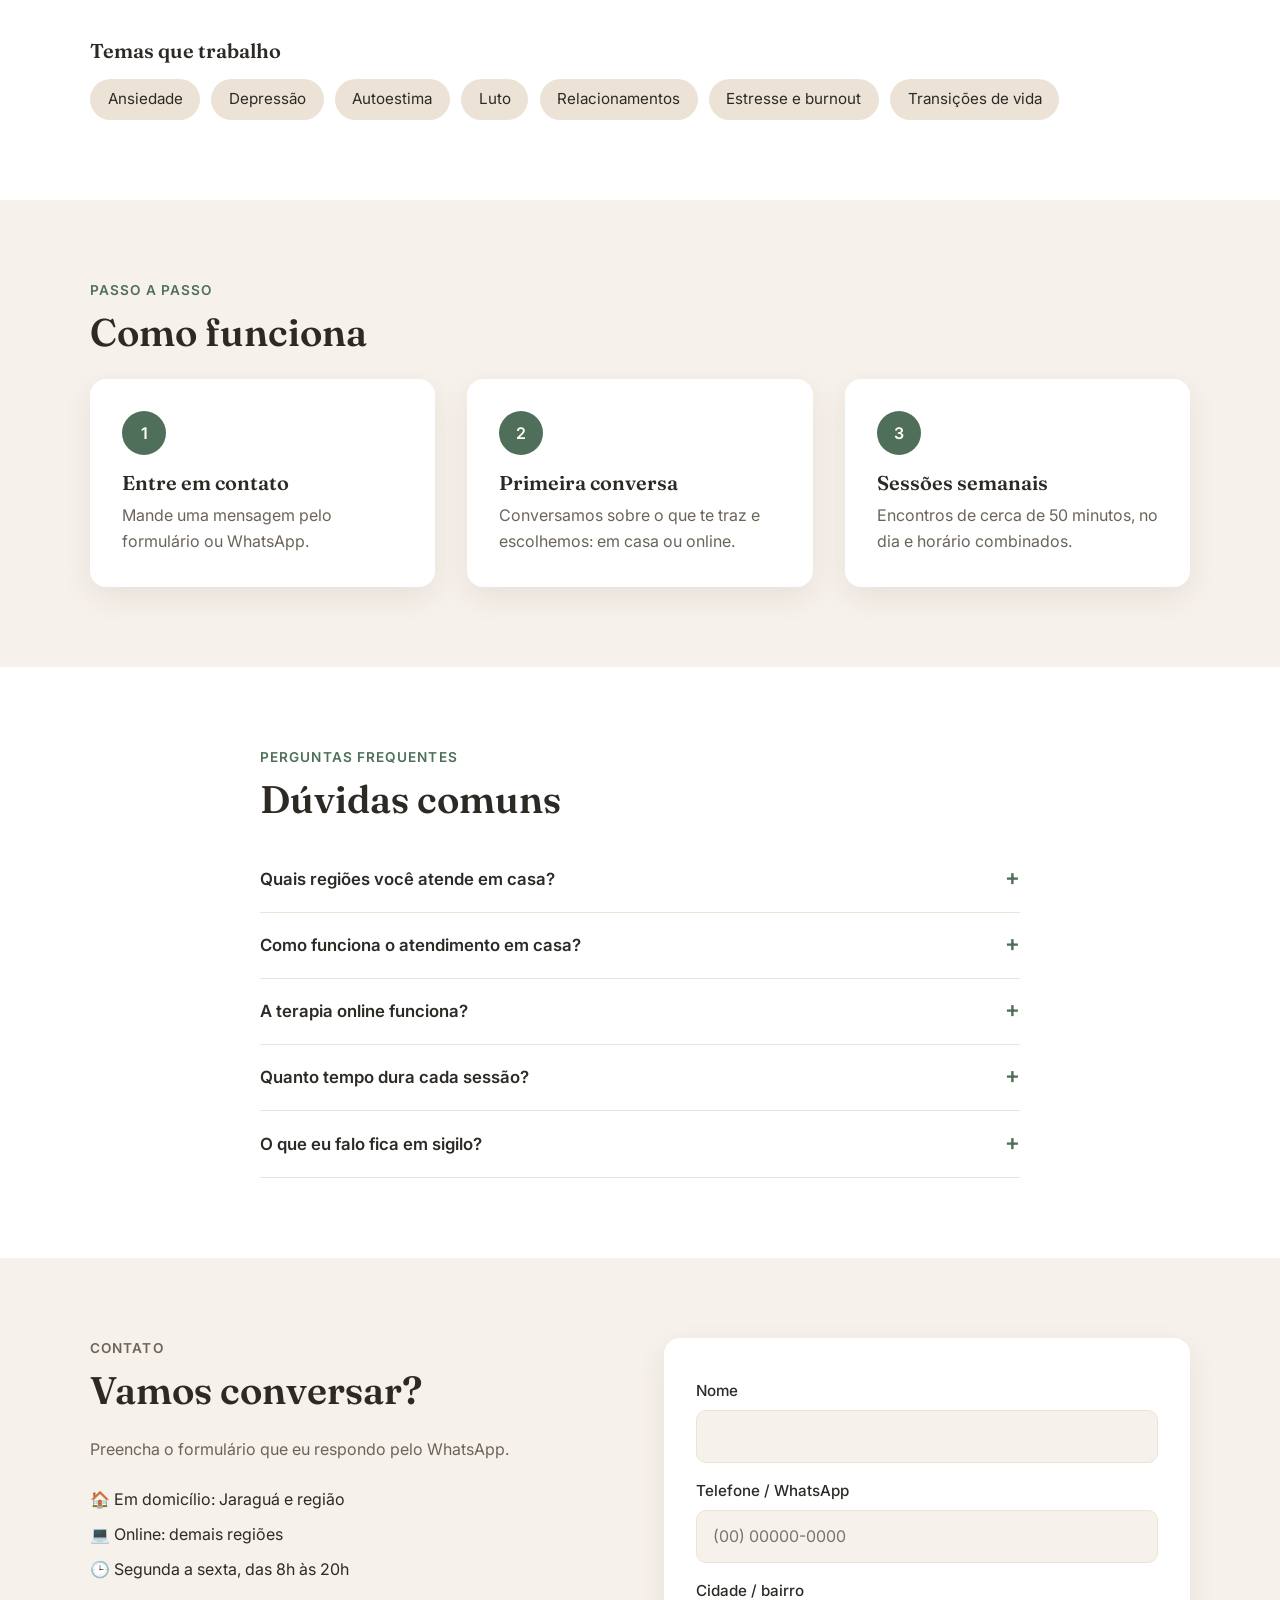
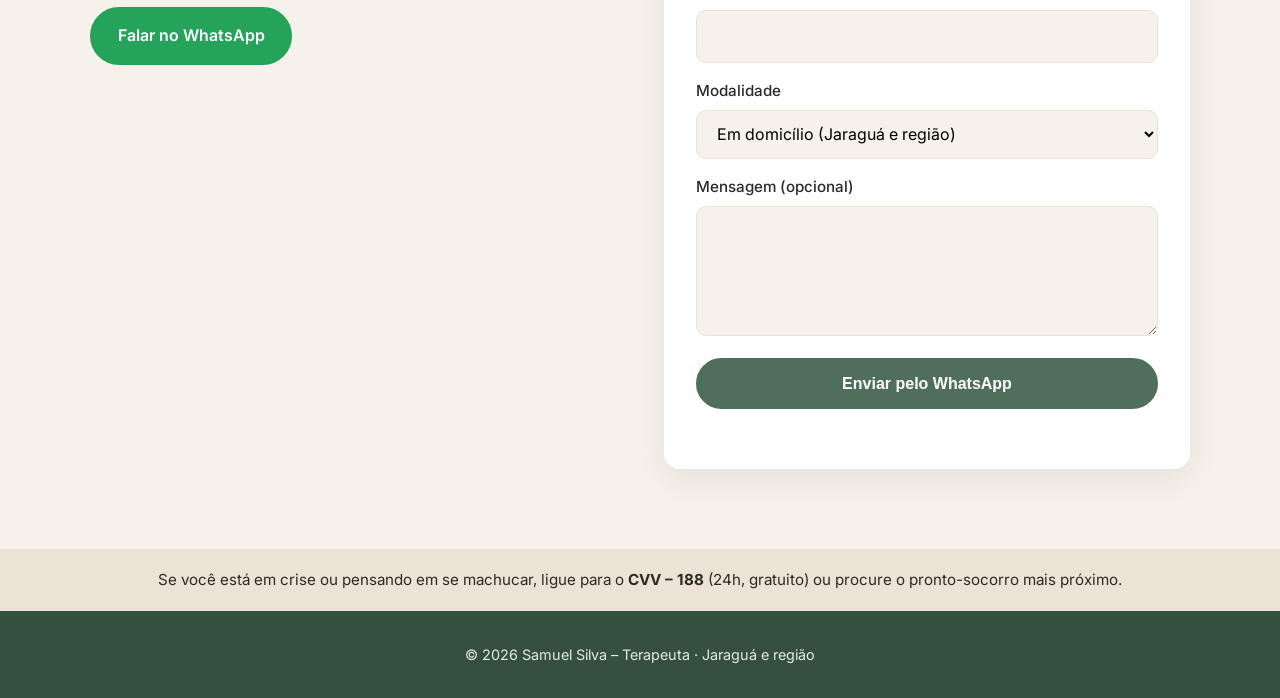
==== commit 5980c944: "Adiciona formação: graduando em Psicologia Co-Authored-By: Claude Opus 5.5 <noreply@anthropic.com> C" ====
--- a/terapeuta/index.html
+++ b/terapeuta/index.html
@@ -71,17 +71,15 @@
         </div>
         <div class="sobre__texto">
           <p>
-            Sou terapeuta e acredito numa terapia próxima, sem julgamentos,
-            em que você é protagonista do próprio processo.
+            Sou terapeuta, graduando em Psicologia, e acredito num cuidado
+            próximo, sem julgamentos, em que você é protagonista do próprio processo.
           </p>
           <p>
             Por isso levo o atendimento até você: no conforto da sua casa, em
             Jaraguá e região, ou online, de onde você estiver.
           </p>
           <ul class="lista-check">
-            <li>Formação: escreva aqui sua formação</li>
-            <li>Especialização: escreva aqui sua abordagem</li>
-            <li>Experiência: escreva aqui seus anos de atuação</li>
+            <li>Graduando em Psicologia</li>
           </ul>
         </div>
       </div>
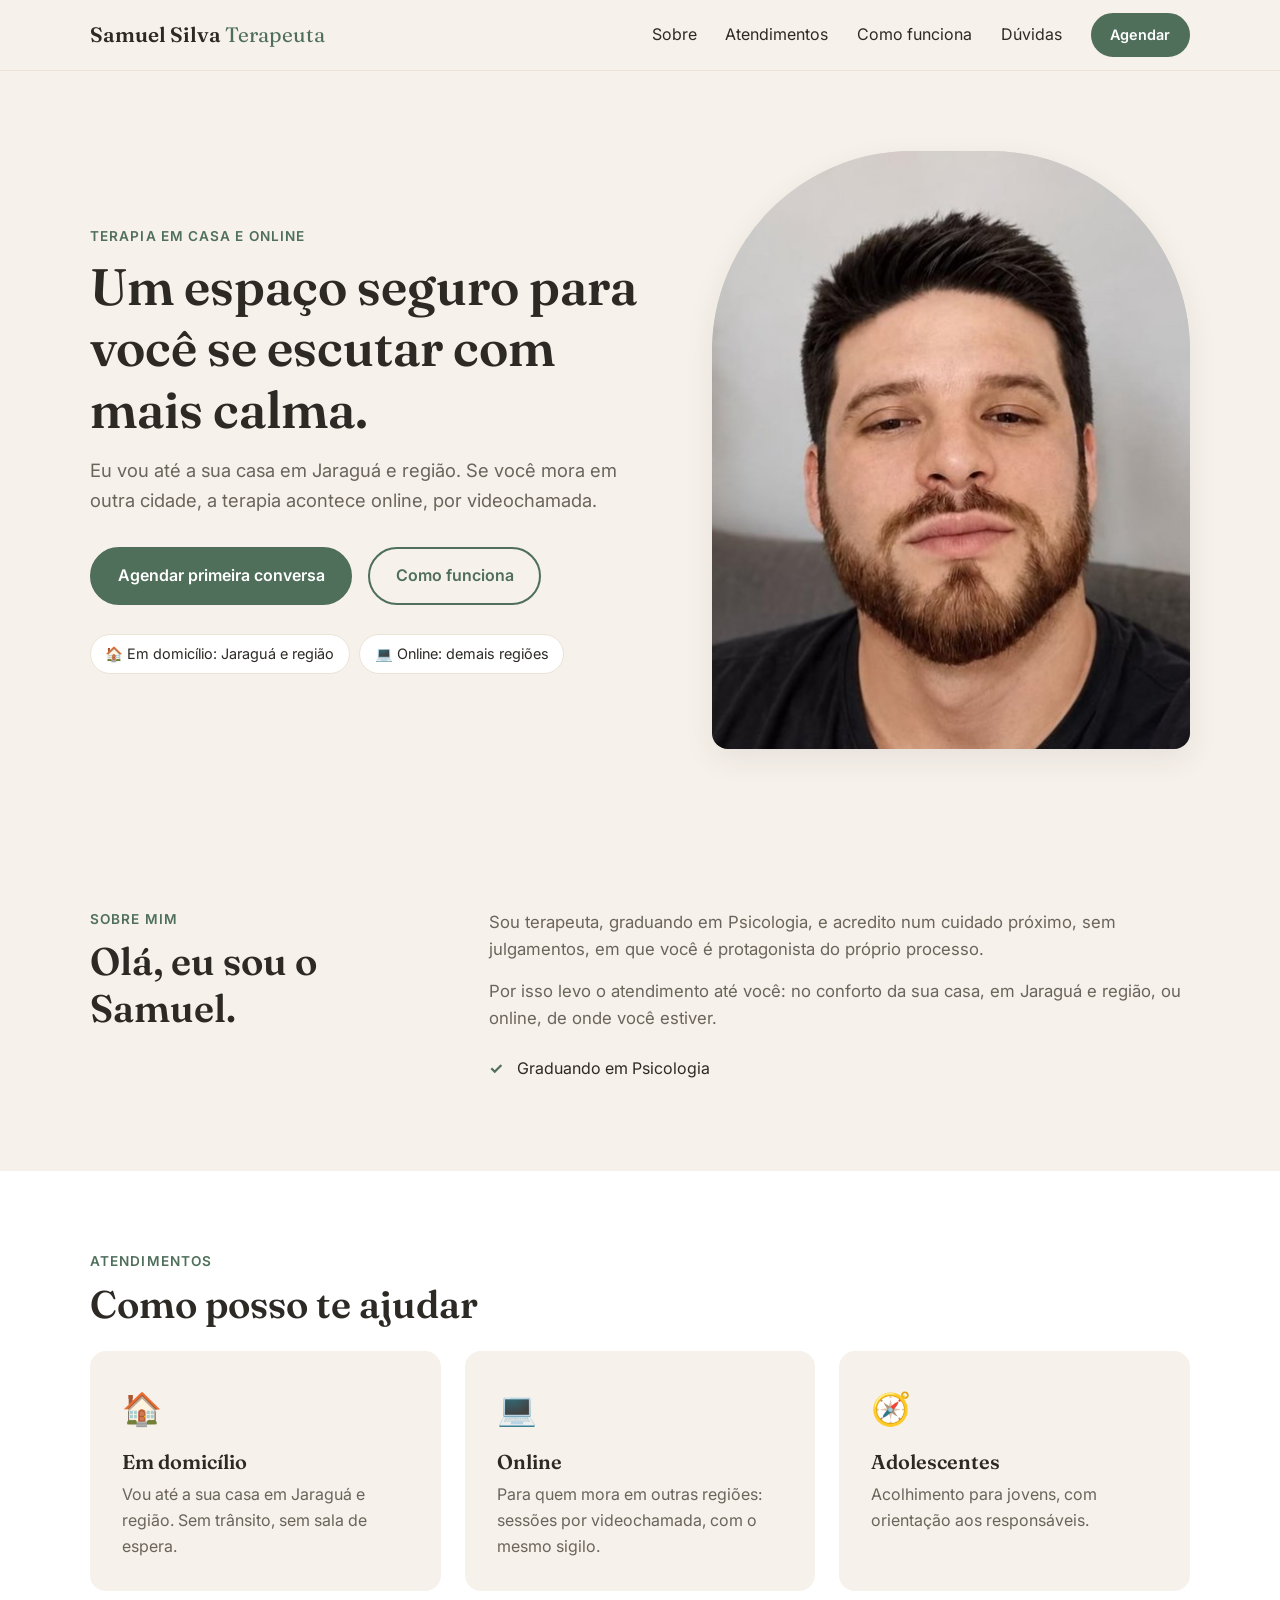
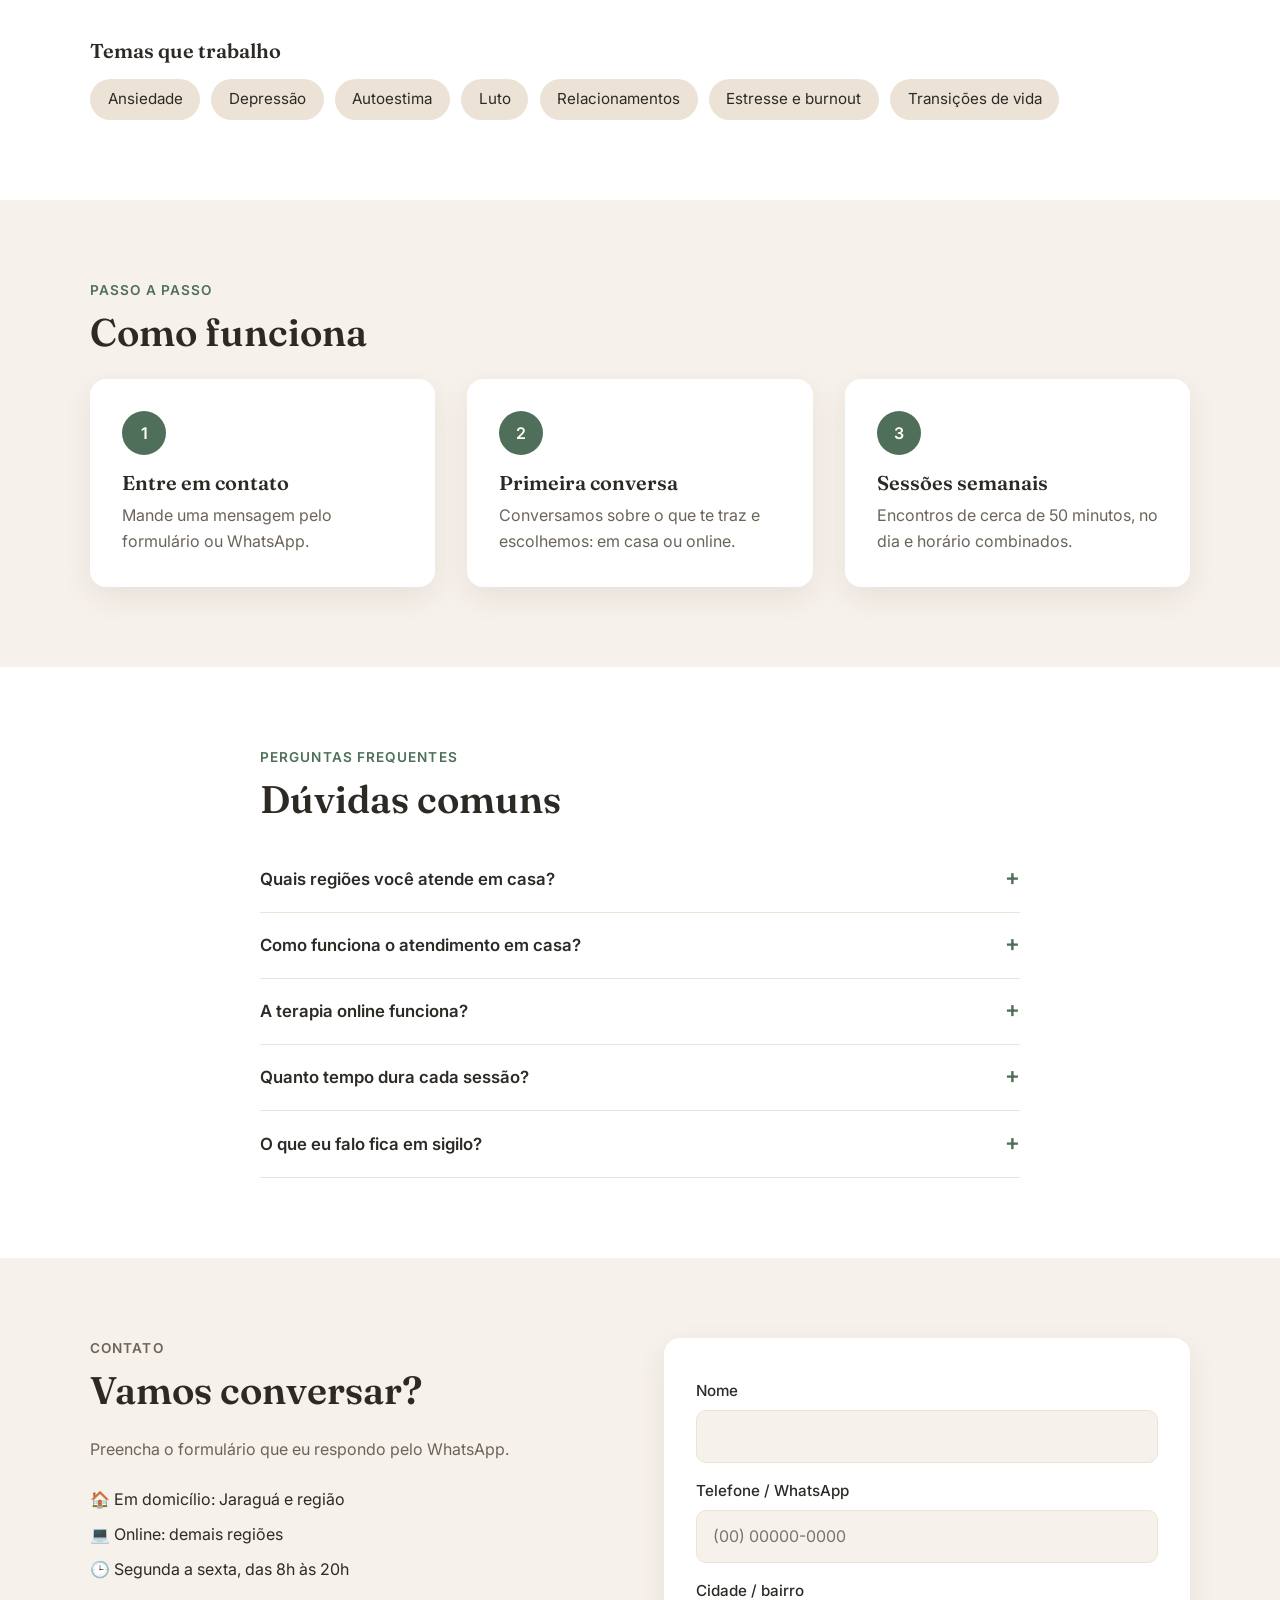
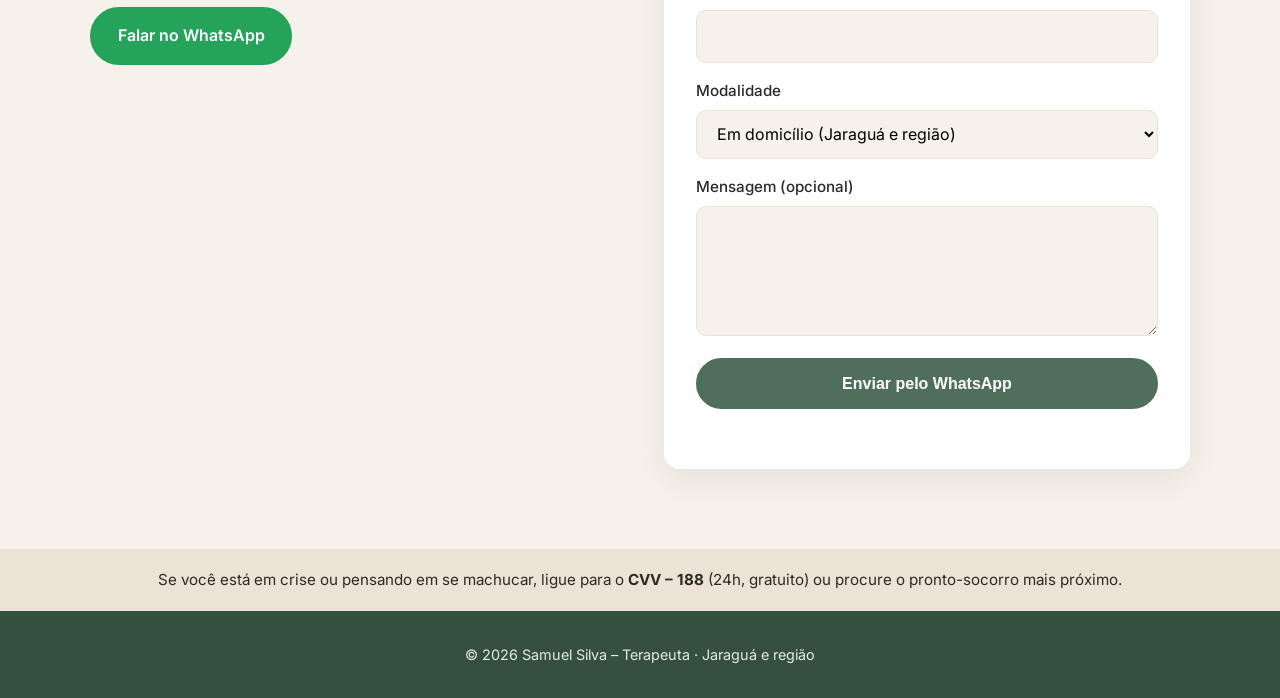
==== commit 7fa1650f: "Adiciona foto do terapeuta Co-Authored-By: Claude Opus 5.5 <noreply@anthropic.com> Claude-Session: h" ====
--- a/terapeuta/index.html
+++ b/terapeuta/index.html
@@ -55,8 +55,7 @@
 
         <div class="hero__imagem">
           <div class="foto-placeholder">
-            <!-- Troque por: <img src="foto.jpg" alt="Foto do terapeuta Samuel Silva"> -->
-            <span>Sua foto aqui</span>
+            <img src="foto.jpg" alt="Foto do terapeuta Samuel Silva" width="600" height="600">
           </div>
         </div>
       </div>
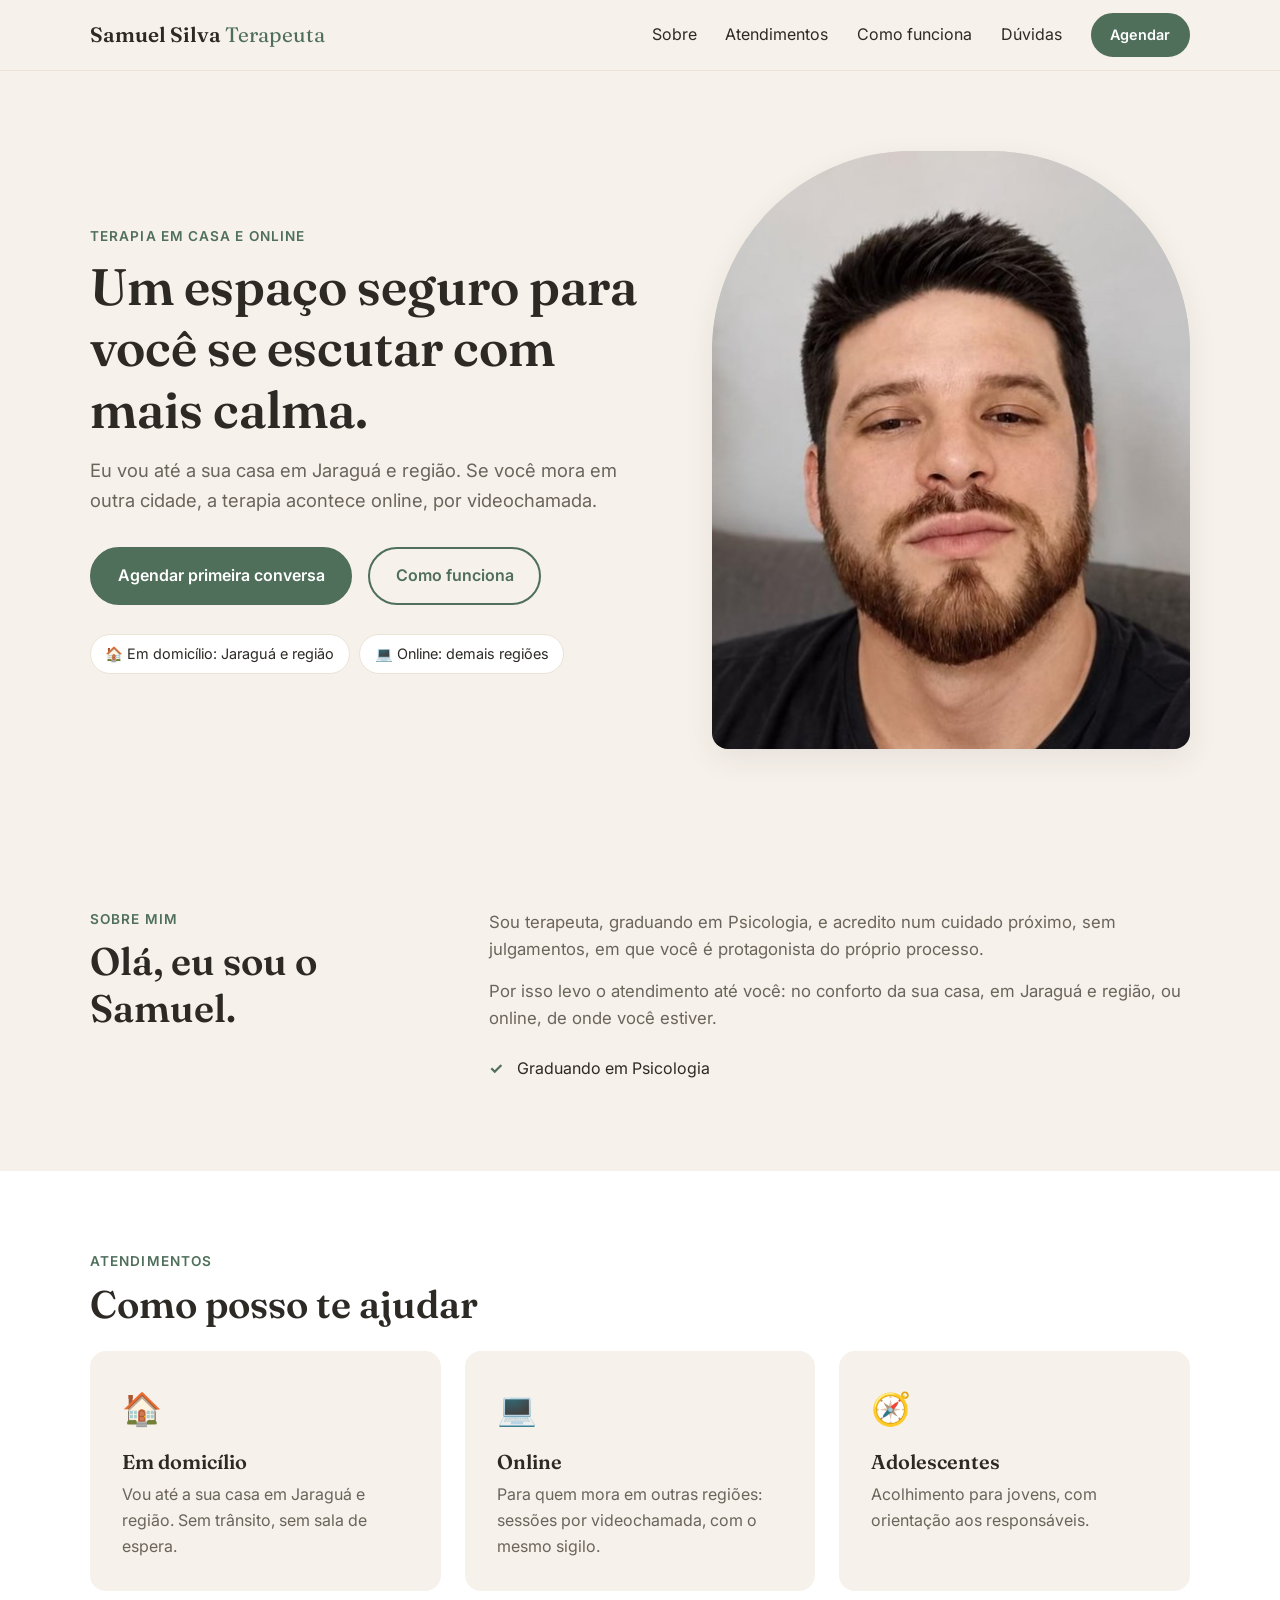
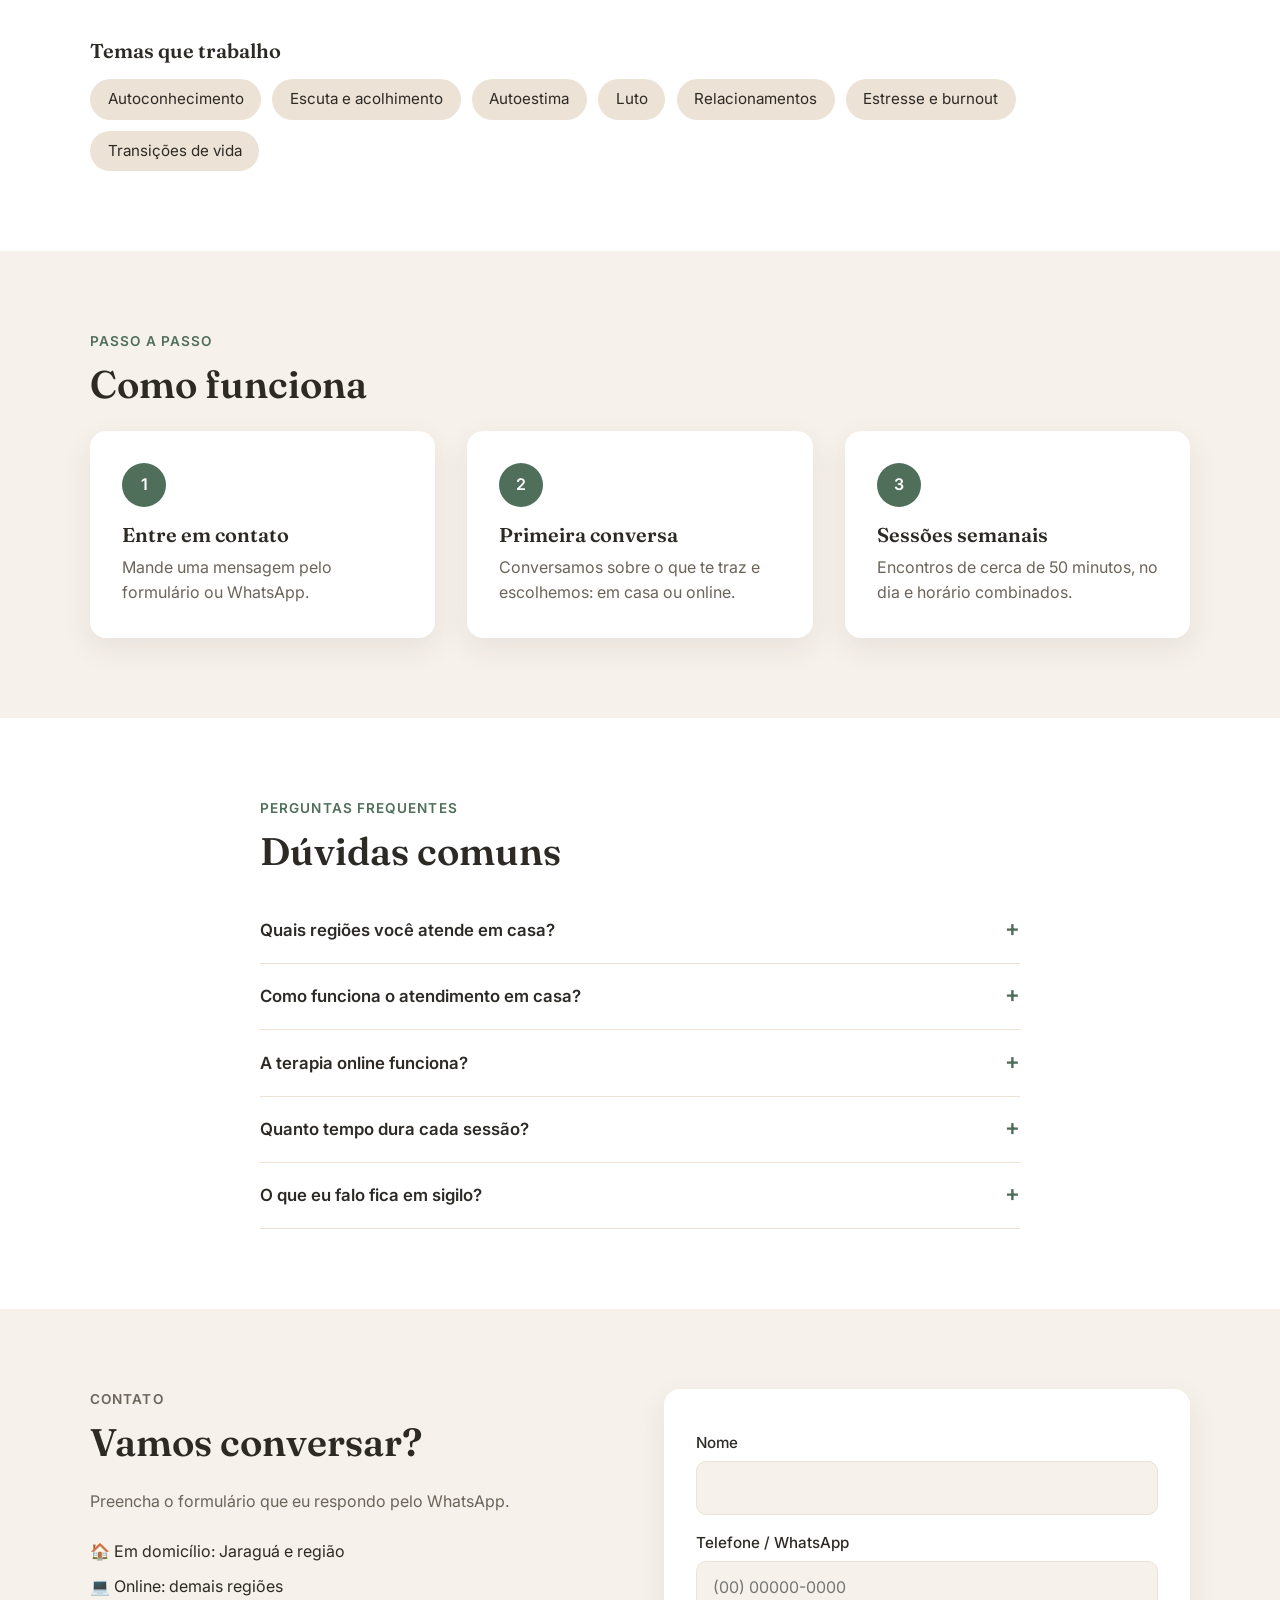
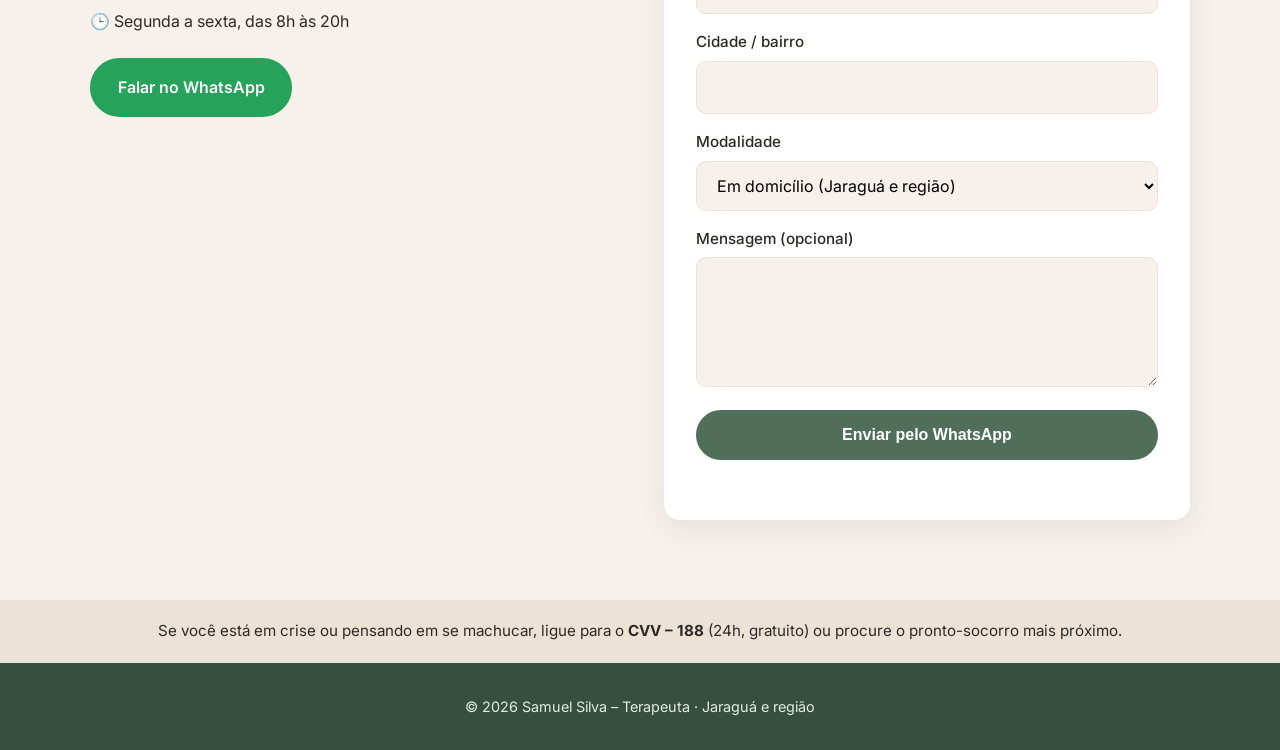
==== commit 854569b3: "Troca temas Ansiedade e Depressão por Autoconhecimento e Escuta e acolhimento Co-Authored-By: Claude" ====
--- a/terapeuta/index.html
+++ b/terapeuta/index.html
@@ -111,8 +111,8 @@
         <div class="temas">
           <h3>Temas que trabalho</h3>
           <ul>
-            <li>Ansiedade</li>
-            <li>Depressão</li>
+            <li>Autoconhecimento</li>
+            <li>Escuta e acolhimento</li>
             <li>Autoestima</li>
             <li>Luto</li>
             <li>Relacionamentos</li>
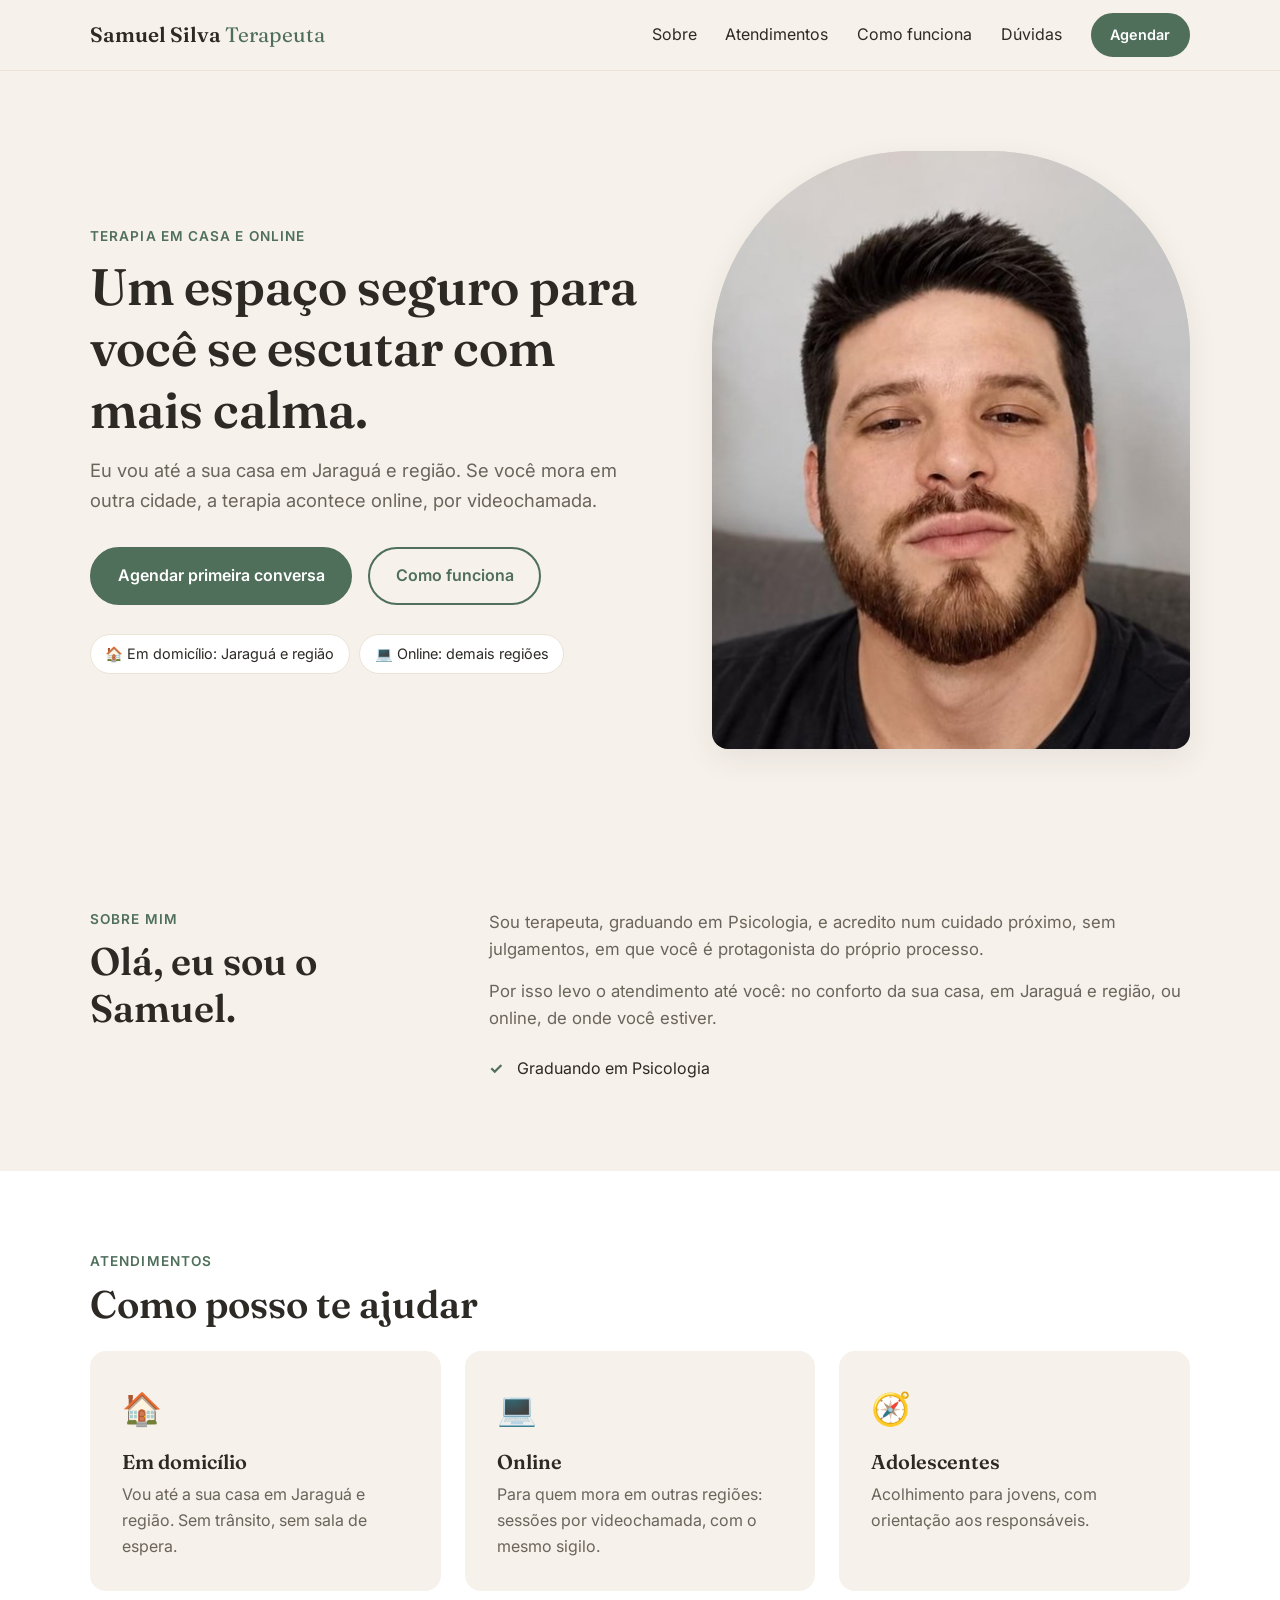
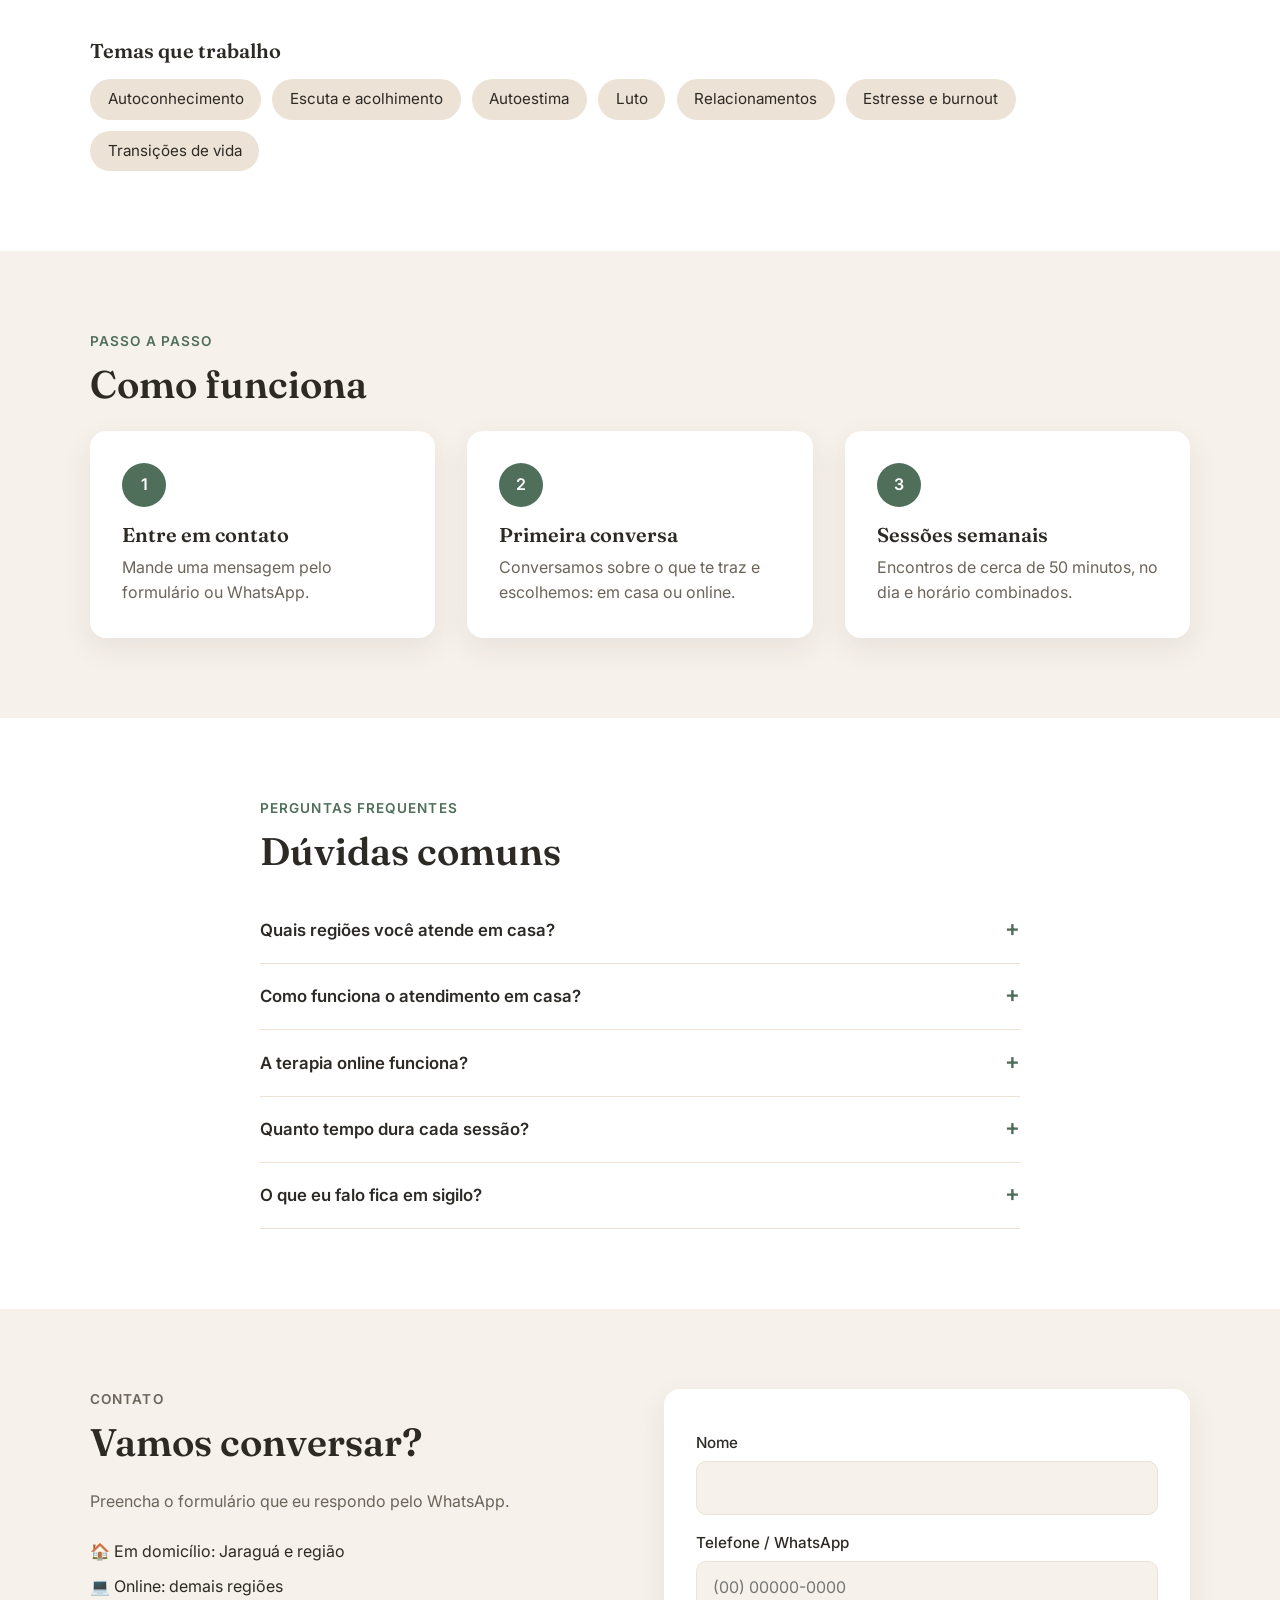
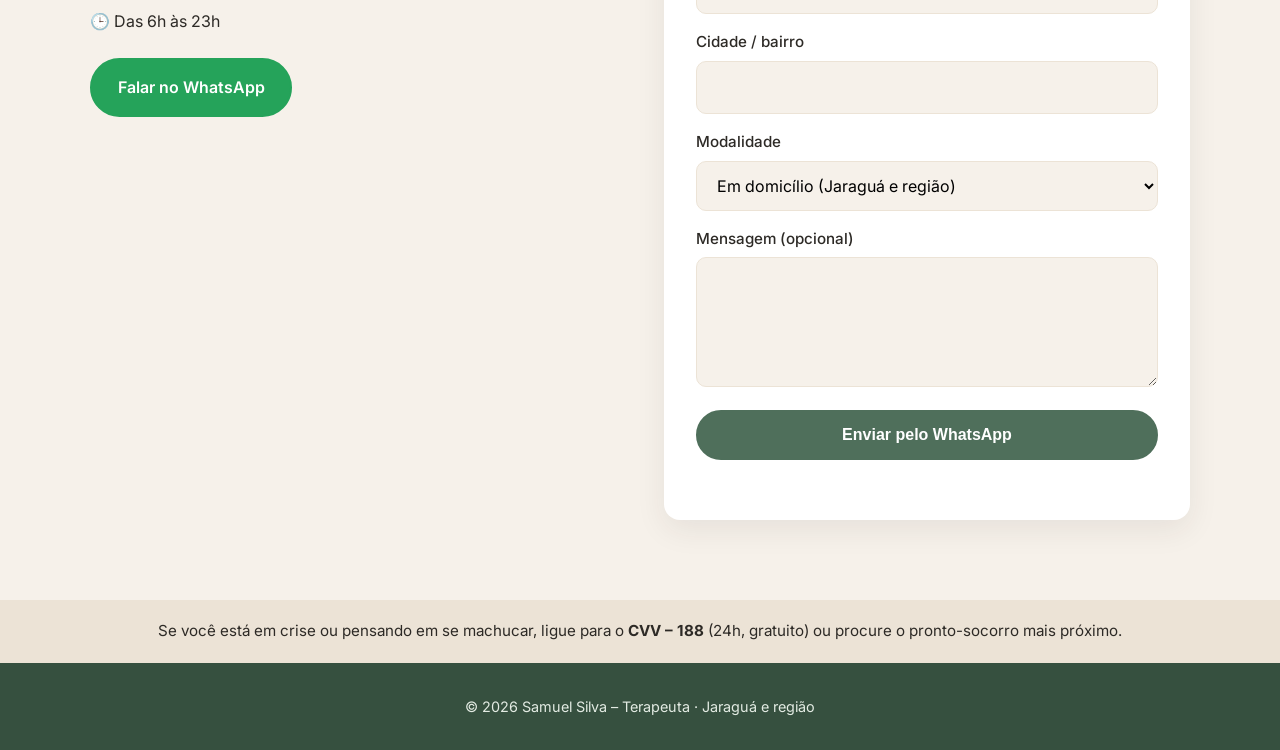
==== commit 73c606a4: "Atualiza horário de atendimento Co-Authored-By: Claude Opus 5.5 <noreply@anthropic.com> Claude-Sessi" ====
--- a/terapeuta/index.html
+++ b/terapeuta/index.html
@@ -197,7 +197,7 @@
           <ul class="contato__info">
             <li>🏠 Em domicílio: Jaraguá e região</li>
             <li>💻 Online: demais regiões</li>
-            <li>🕒 Segunda a sexta, das 8h às 20h</li>
+            <li>🕒 Das 6h às 23h</li>
           </ul>
 
           <a class="botao botao--whatsapp" data-whatsapp href="#" target="_blank" rel="noopener">
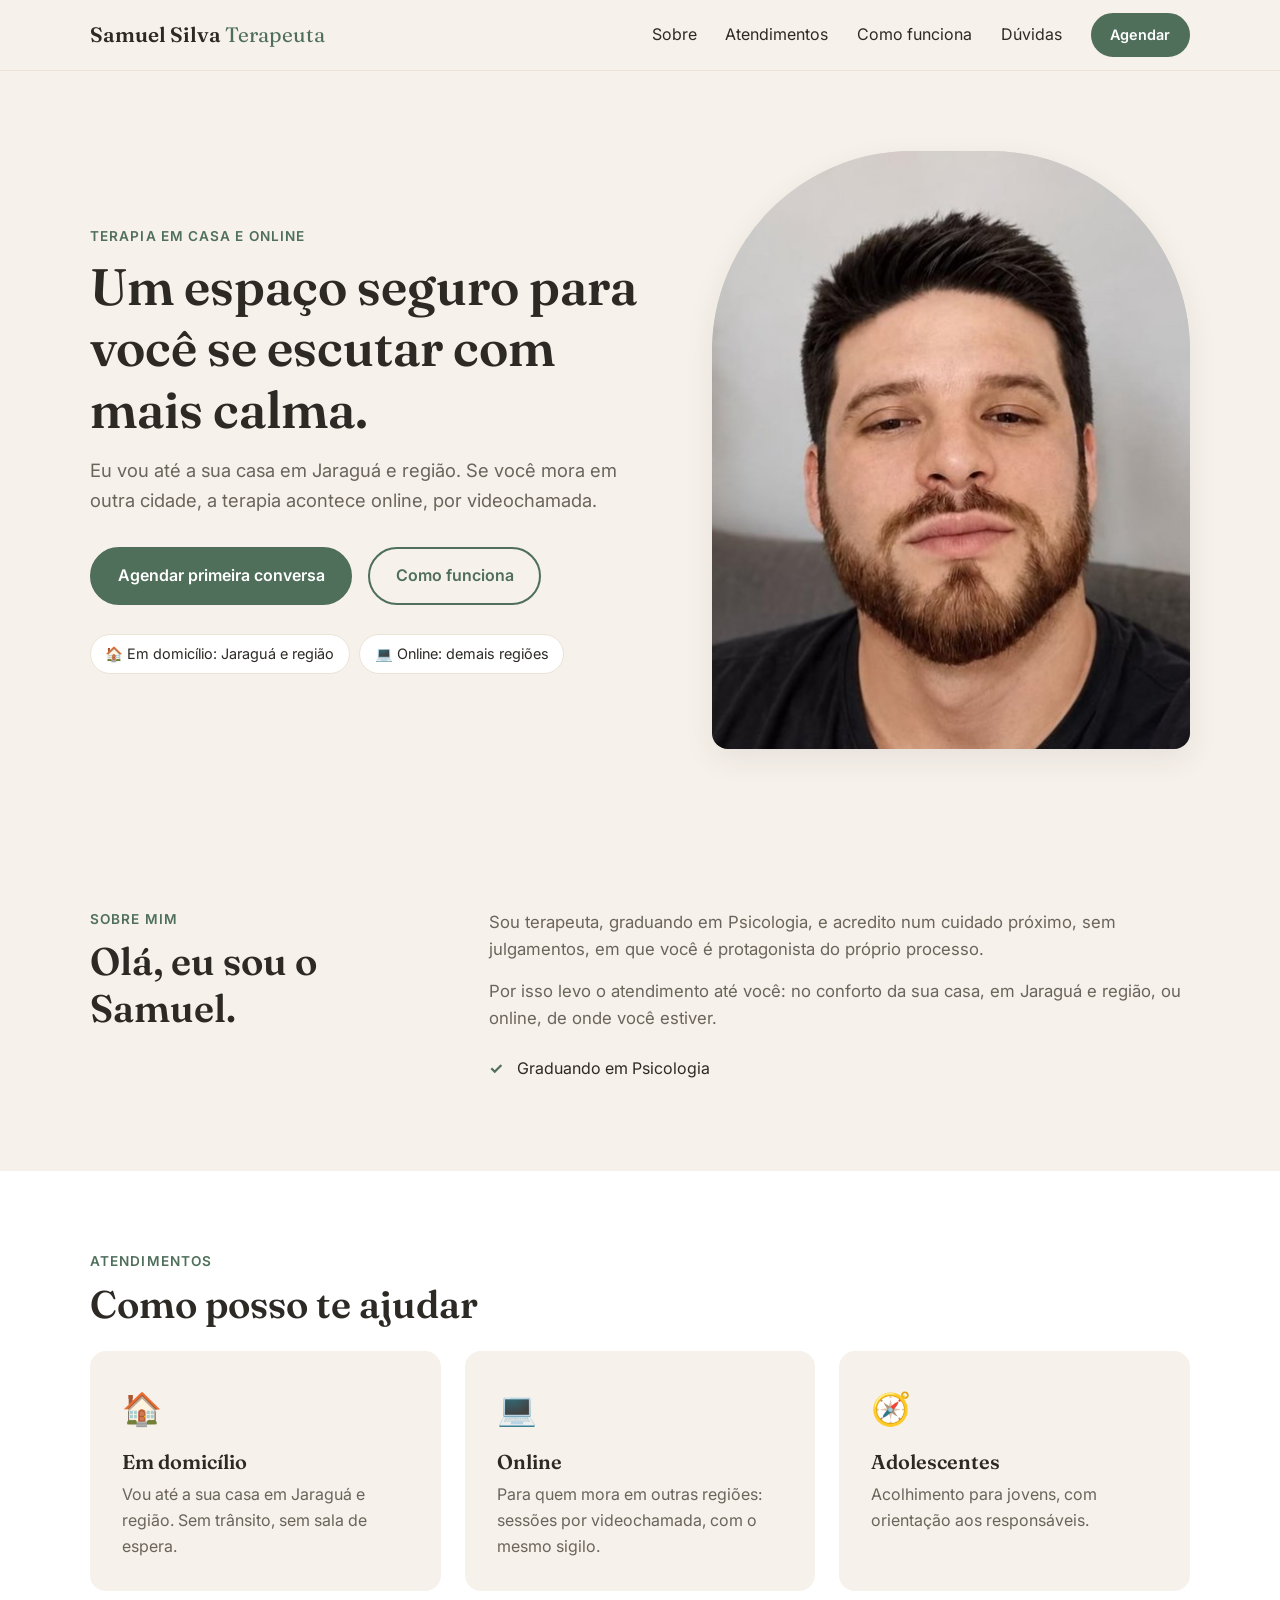
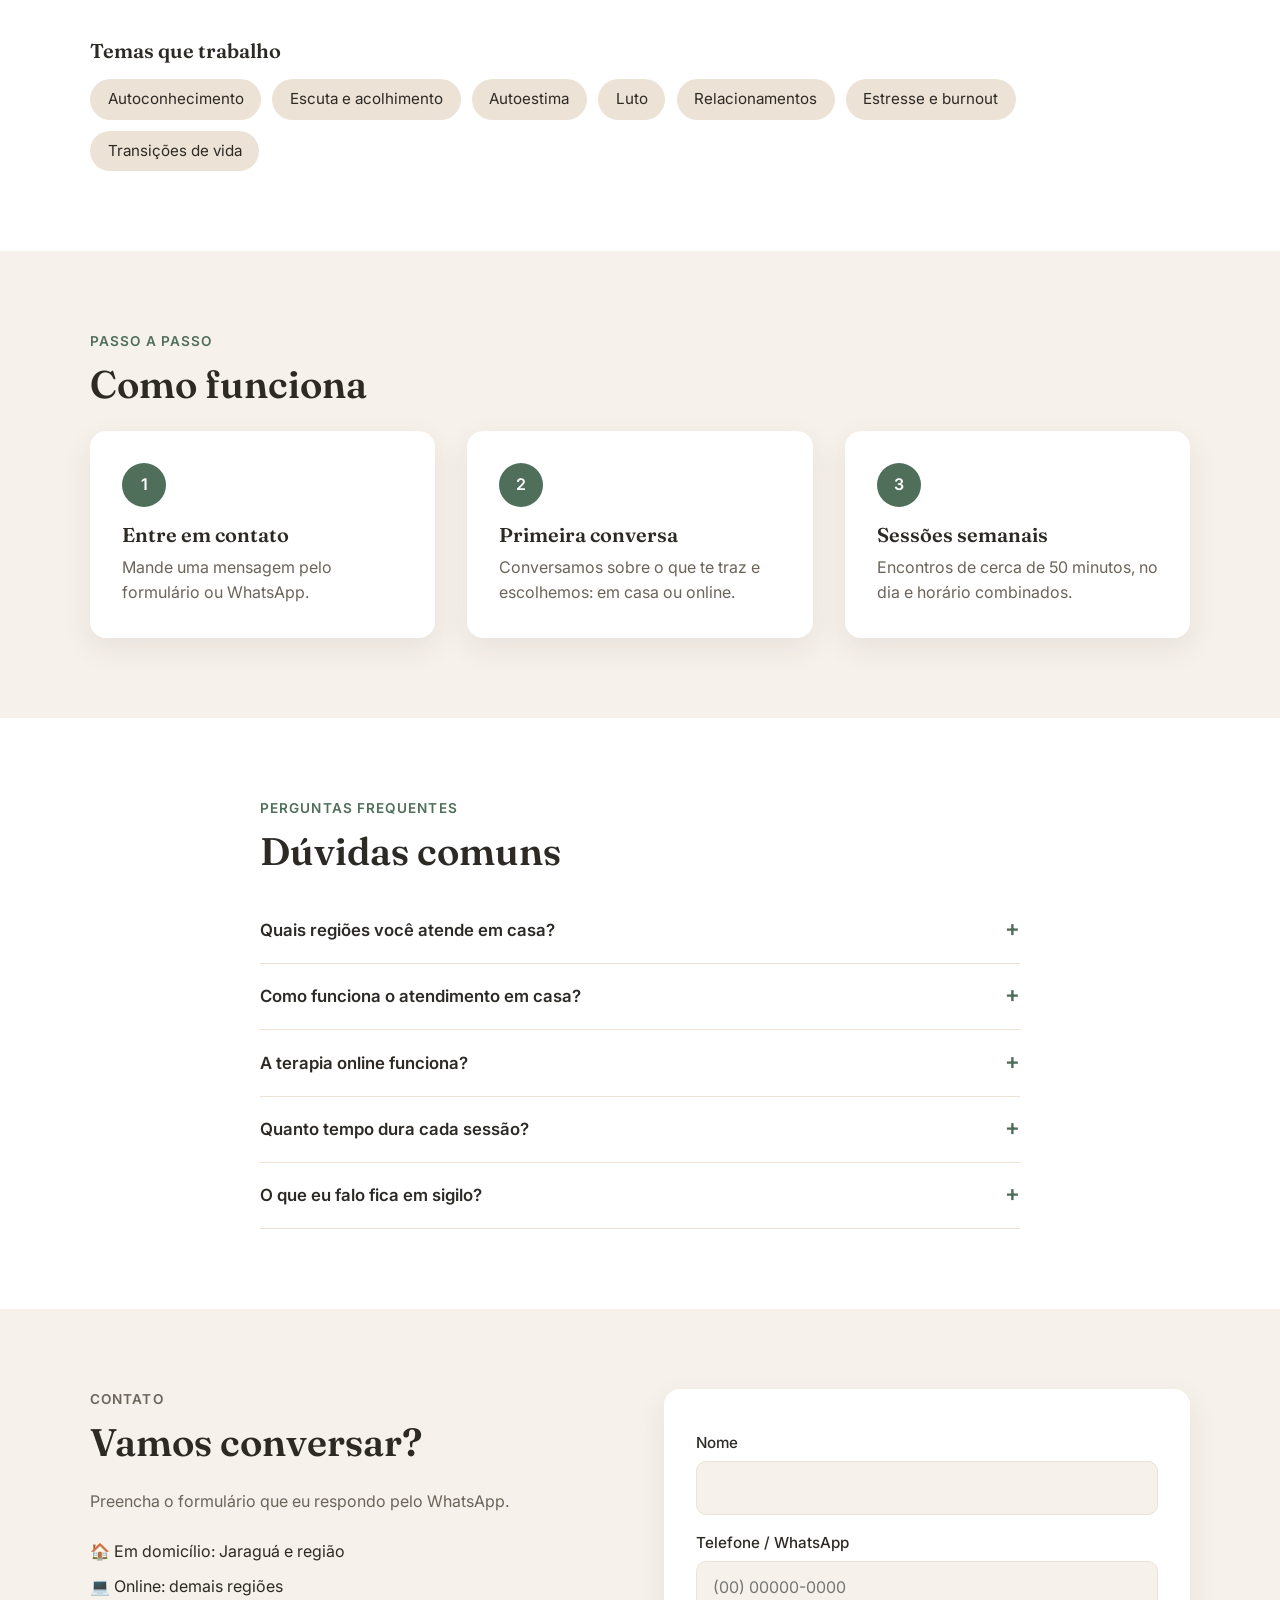
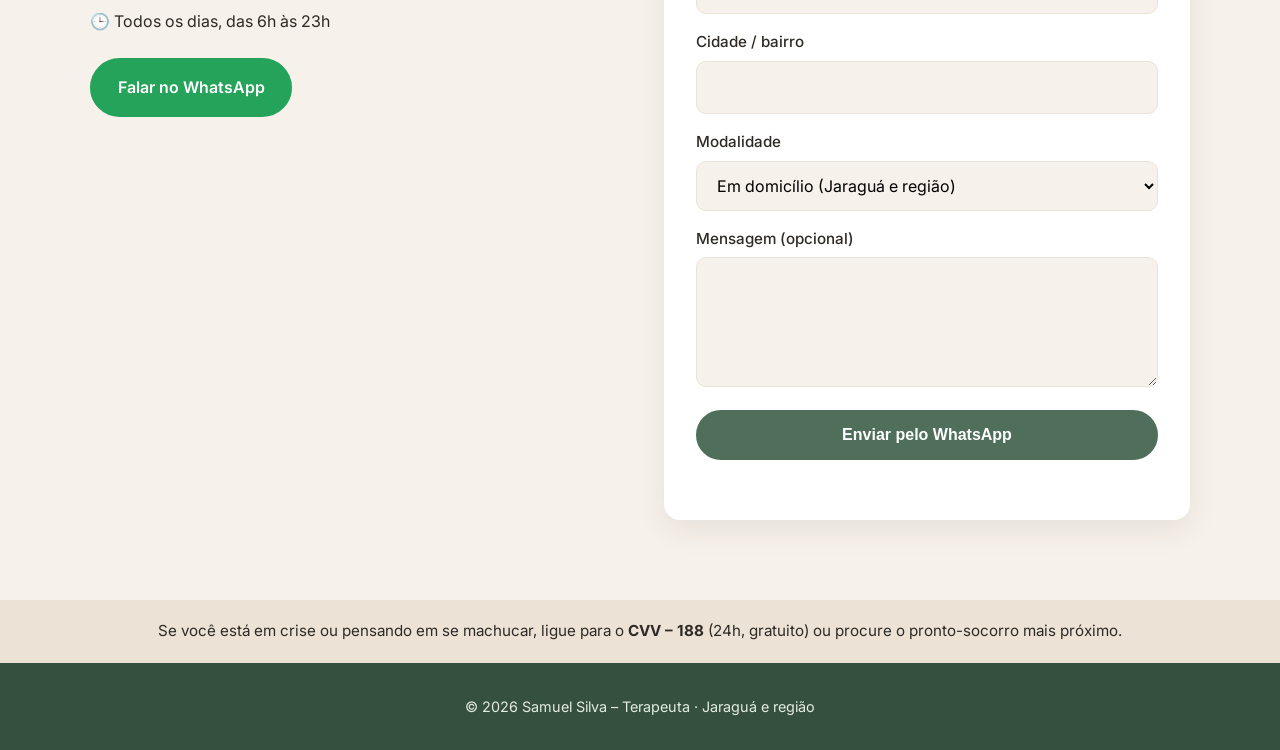
==== commit 197863b4: "Horário: todos os dias, das 6h às 23h Co-Authored-By: Claude Opus 5.5 <noreply@anthropic.com> Claude" ====
--- a/terapeuta/index.html
+++ b/terapeuta/index.html
@@ -197,7 +197,7 @@
           <ul class="contato__info">
             <li>🏠 Em domicílio: Jaraguá e região</li>
             <li>💻 Online: demais regiões</li>
-            <li>🕒 Das 6h às 23h</li>
+            <li>🕒 Todos os dias, das 6h às 23h</li>
           </ul>
 
           <a class="botao botao--whatsapp" data-whatsapp href="#" target="_blank" rel="noopener">
